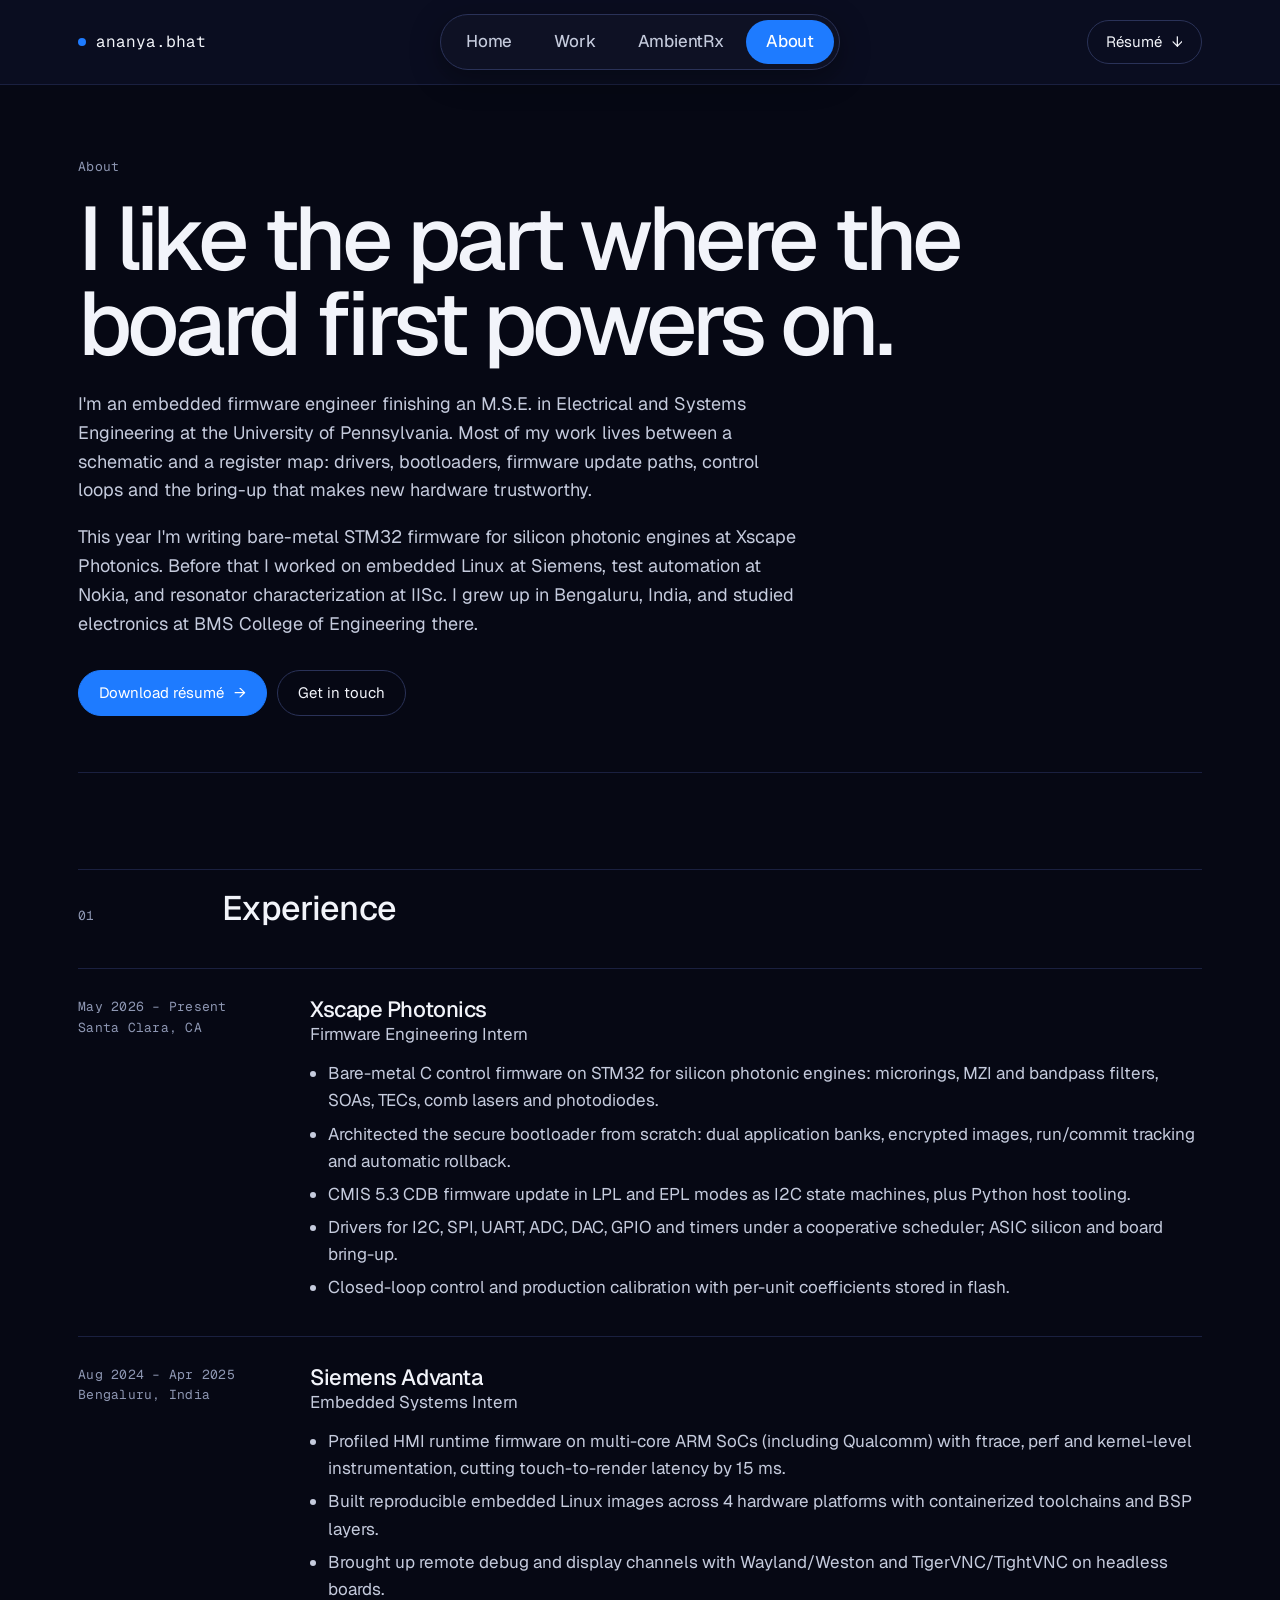
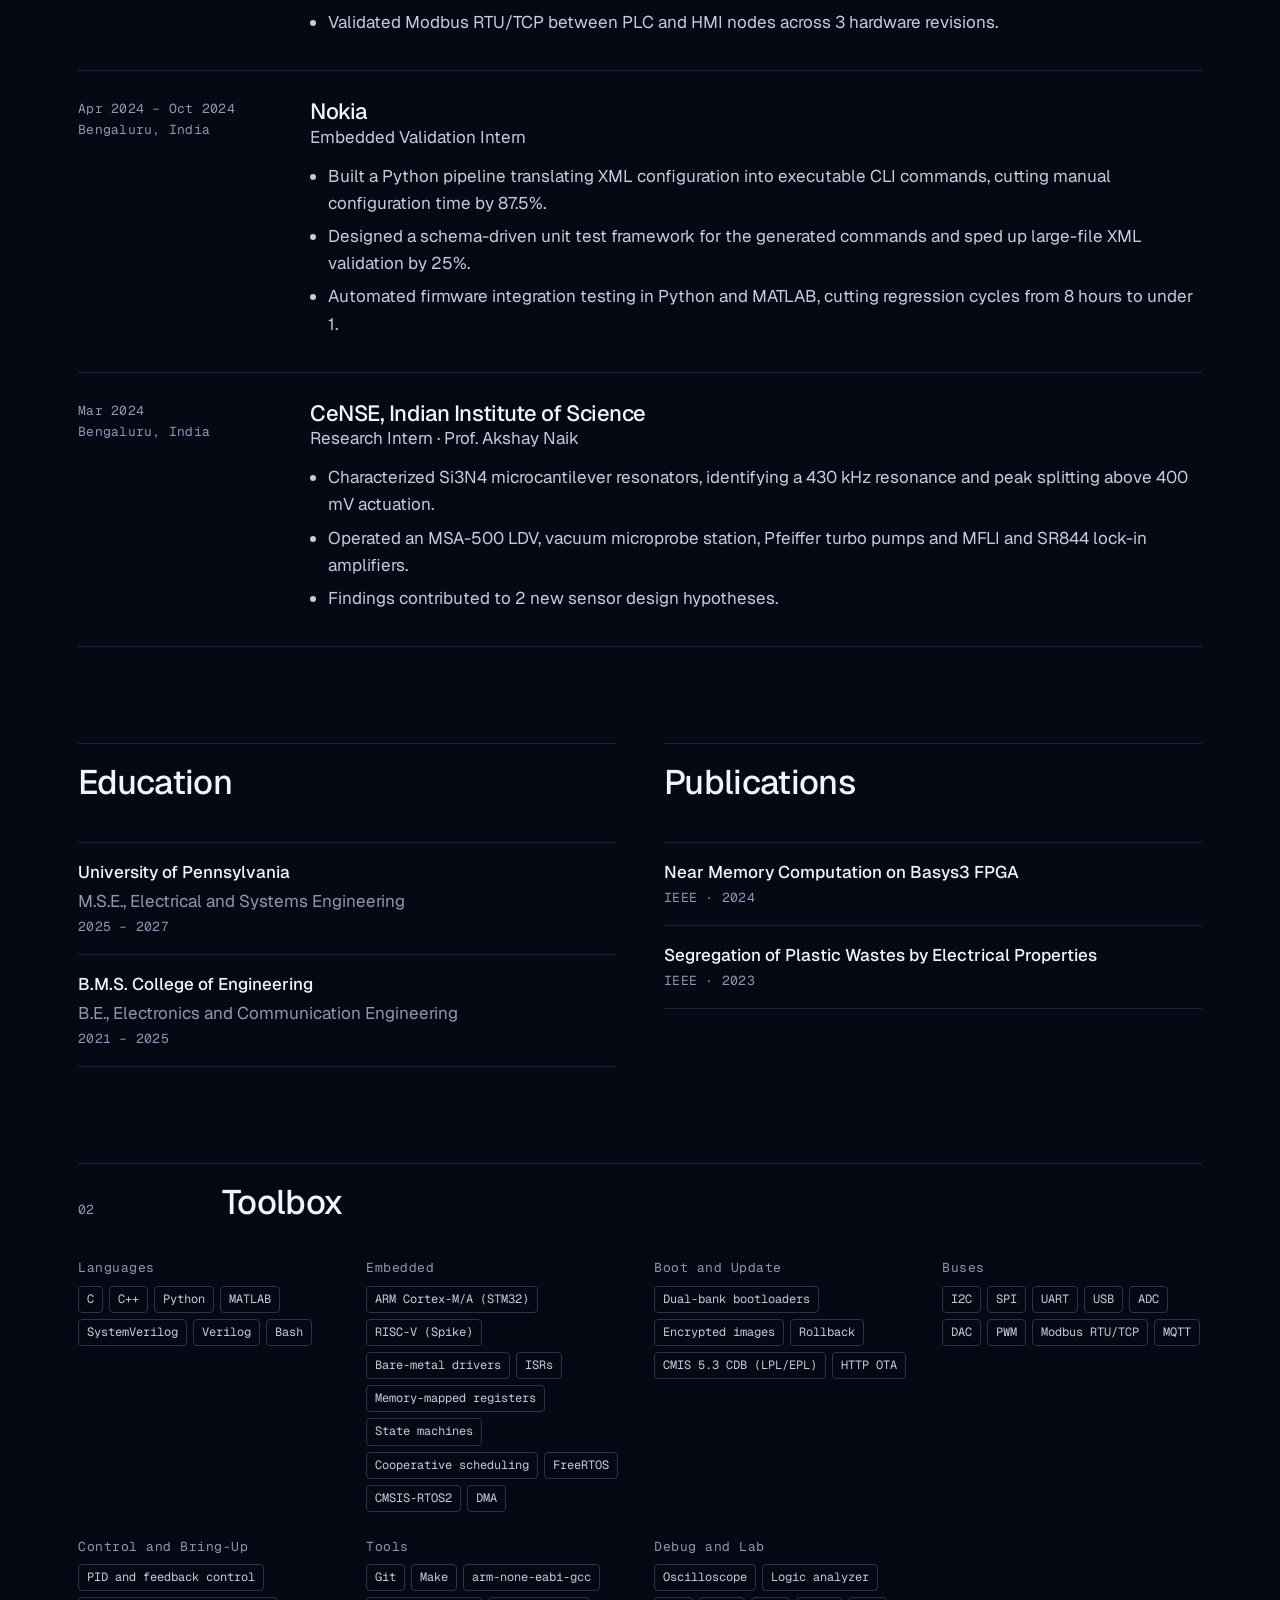
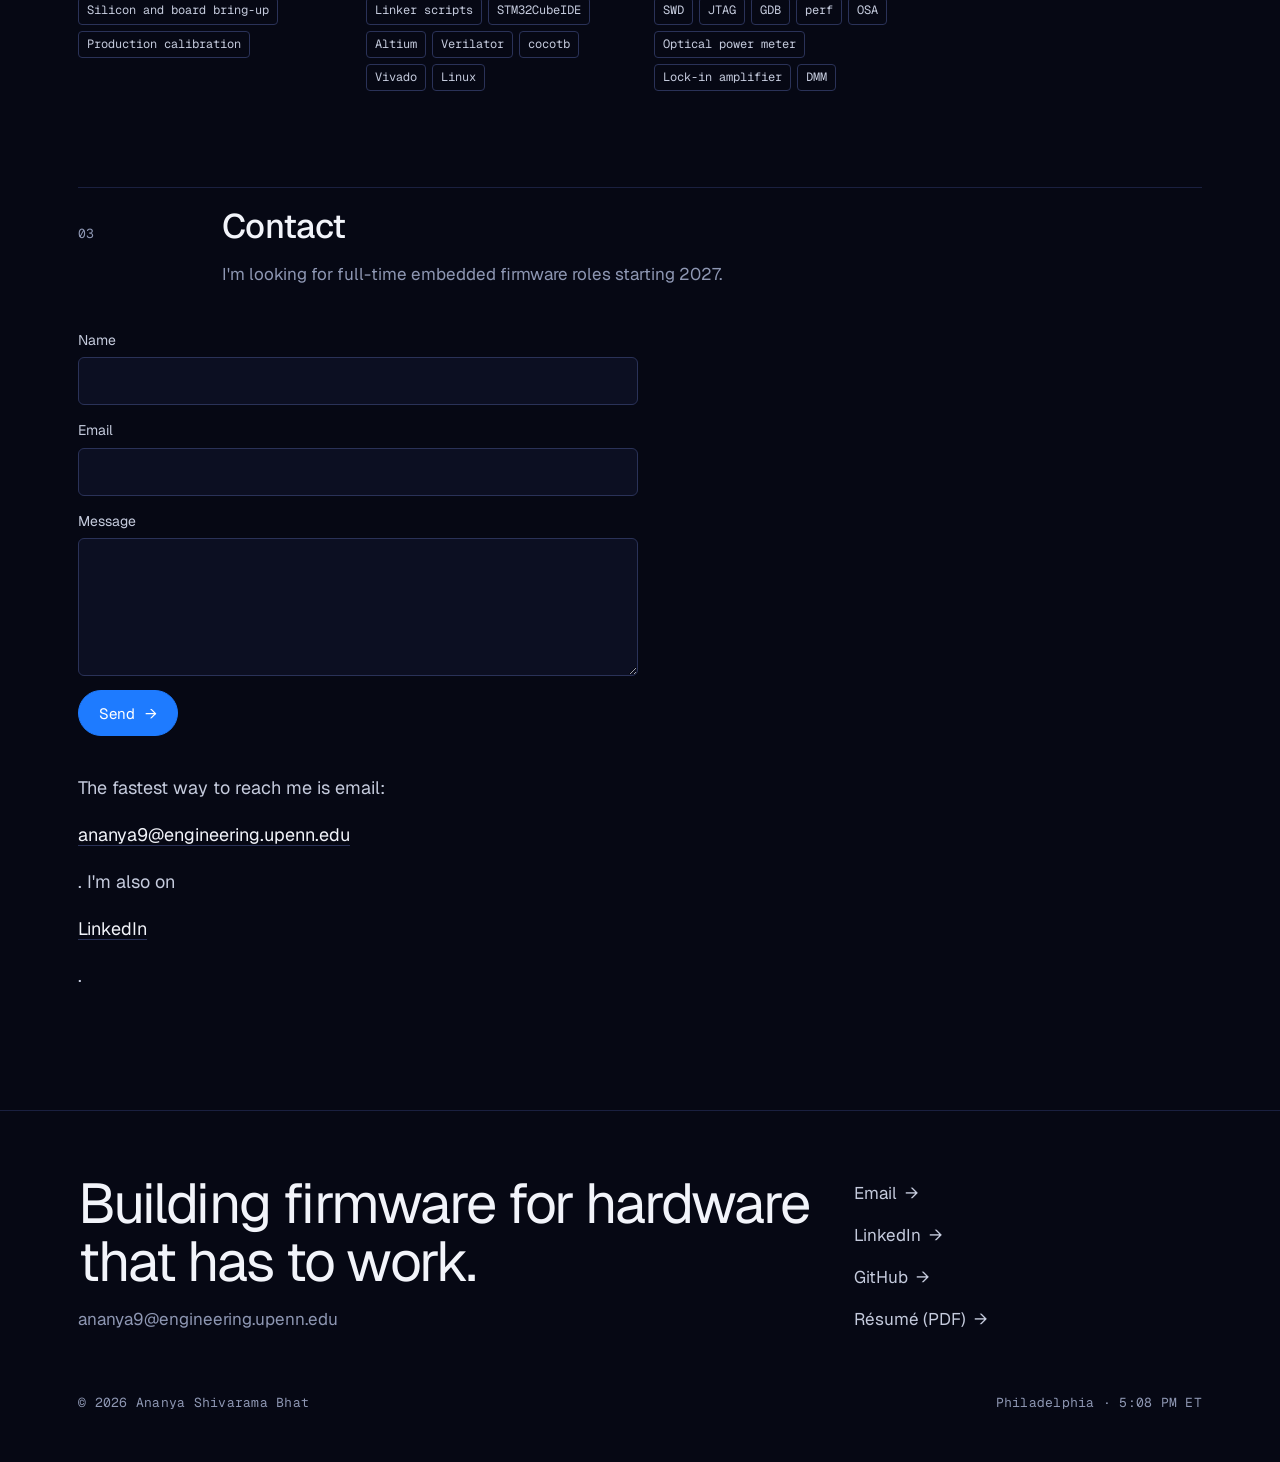
==== about.html @ 45c9f2a3 "Fix hometown on About page" ====
<!DOCTYPE html>
<html lang="en">
<head>
<meta charset="utf-8">
<meta name="viewport" content="width=device-width, initial-scale=1">
<title>About · Ananya Shivarama Bhat</title>
<meta name="description" content="Experience, education, publications and skills.">
<link rel="preconnect" href="https://fonts.googleapis.com">
<link rel="preconnect" href="https://fonts.gstatic.com" crossorigin>
<link href="https://fonts.googleapis.com/css2?family=Geist:wght@300;400;500;600&family=Geist+Mono:wght@400;500&display=swap" rel="stylesheet">
<link rel="stylesheet" href="assets-site.css">
</head>
<body data-page="about">
<a class="skip" href="#main">Skip to content</a>
<header id="site-header"></header>

<main id="main" class="wrap">
  <section class="cs-hero">
    <p class="mono mute">About</p>
    <h1 style="font-size: clamp(48px, 7vw, 96px); letter-spacing: -.05em; line-height: .95; margin: 18px 0 24px; max-width: 11em">I like the part where the board first powers on.</h1>
    <div class="prose" style="font-size: 18px">
      <p>I'm an embedded firmware engineer finishing an M.S.E. in Electrical and Systems Engineering at the University of Pennsylvania. Most of my work lives between a schematic and a register map: drivers, bootloaders, firmware update paths, control loops and the bring-up that makes new hardware trustworthy.</p>
      <p>This year I'm writing bare-metal STM32 firmware for silicon photonic engines at Xscape Photonics. Before that I worked on embedded Linux at Siemens, test automation at Nokia, and resonator characterization at IISc. I grew up in Bengaluru, India, and studied electronics at BMS College of Engineering there.</p>
    </div>
    <div class="links" style="margin-top: 32px">
      <a class="btn solid" href="resume.pdf">Download résumé <span class="arrow">→</span></a>
      <a class="btn" href="#contact">Get in touch</a>
    </div>
  </section>

  <section class="section" aria-labelledby="exp-h">
    <div class="sec-head"><span class="num">01</span><h2 id="exp-h">Experience</h2></div>
    <div class="timeline" id="jobs"></div>
  </section>

  <section class="section">
    <div class="two">
      <div>
        <div class="sec-head" style="grid-template-columns: 1fr"><h2>Education</h2></div>
        <ul class="list-plain" id="edu"></ul>
      </div>
      <div>
        <div class="sec-head" style="grid-template-columns: 1fr"><h2>Publications</h2></div>
        <ul class="list-plain" id="pubs"></ul>
      </div>
    </div>
  </section>

  <section class="section" aria-labelledby="sk-h">
    <div class="sec-head"><span class="num">02</span><h2 id="sk-h">Toolbox</h2></div>
    <div class="skills" id="skills"></div>
  </section>

  <section class="section" id="contact" aria-labelledby="ct-h">
    <div class="sec-head"><span class="num">03</span><h2 id="ct-h">Contact</h2><p class="sub">I'm looking for full-time embedded firmware roles starting 2027.</p></div>
    <form class="form" id="contact-form">
      <label>Name<input name="name" autocomplete="name" required></label>
      <label>Email<input name="email" type="email" autocomplete="email" required></label>
      <label>Message<textarea name="message" rows="5" required></textarea></label>
      <div><button class="btn solid" type="submit">Send <span class="arrow">→</span></button></div>
      <p class="form-msg" role="status"></p>
    </form>
    <p id="contact-fallback" hidden class="prose" style="font-size: 18px">The fastest way to reach me is email: <a href="mailto:ananya9@engineering.upenn.edu">ananya9@engineering.upenn.edu</a>. I'm also on <a href="https://linkedin.com/in/ananya473">LinkedIn</a>.</p>
  </section>
</main>

<footer id="site-footer"></footer>
<script src="assets-site.js" defer></script>
</body>
</html>
---- assets-site.css ----
:root{
  --bg:#060814;
  --bg-2:#0C0F22;
  --bg-3:#141936;
  --fg:#F2F4FA;
  --fg-2:#C5CBDD;
  --mute:#8E97B3;
  --line:#1A2040;
  --line-2:#2A3258;
  --accent:#1E7BFF;
  --ok:#7BD88F;
  --warn:#F2C14E;
  --bad:#FF7A7A;
  --sans:"Geist",ui-sans-serif,system-ui,-apple-system,"Segoe UI",sans-serif;
  --mono:"Geist Mono",ui-monospace,"SFMono-Regular",Menlo,monospace;
  --max:1180px;
}
*{box-sizing:border-box}
html{scroll-behavior:smooth;-webkit-text-size-adjust:100%}
body{margin:0;background:var(--bg);color:var(--fg);font-family:var(--sans);font-size:17px;line-height:1.6;-webkit-font-smoothing:antialiased}
img{max-width:100%;display:block}
a{color:var(--fg);text-decoration-color:var(--line-2);text-underline-offset:4px;text-decoration-thickness:1px;transition:color .2s,text-decoration-color .2s}
a:hover{color:var(--accent);text-decoration-color:var(--accent)}
:focus-visible{outline:2px solid var(--accent);outline-offset:3px}
::selection{background:var(--accent);color:#fff}
h1,h2,h3,h4{font-weight:500;letter-spacing:-.02em;line-height:1.1;margin:0}
p{margin:0}
.wrap{max-width:var(--max);margin:0 auto;padding:0 28px}
.mono{font-family:var(--mono);font-size:13px;letter-spacing:.02em}
.mute{color:var(--mute)}
.accent{color:var(--accent)}
.skip{position:absolute;left:-999px;top:8px;background:var(--fg);color:#000;padding:8px 12px;z-index:100}
.skip:focus{left:8px}

/* header */
.site-header{position:sticky;top:0;z-index:50;background:rgba(6,8,20,.82);backdrop-filter:saturate(1.2) blur(10px);-webkit-backdrop-filter:saturate(1.2) blur(10px);border-bottom:1px solid transparent;transition:border-color .3s}
.site-header.scrolled{border-bottom-color:var(--line)}
.site-header .wrap{display:flex;flex-wrap:wrap;align-items:center;justify-content:space-between;gap:12px 28px;min-height:76px}
.brand{font-family:var(--mono);font-size:16px;text-decoration:none;color:var(--fg);display:inline-flex;align-items:center;gap:10px;min-height:44px}
.brand .dot{width:8px;height:8px;border-radius:50%;background:var(--accent);box-shadow:0 0 0 0 rgba(30,123,255,.6);animation:ping 2.4s ease-out infinite}
@keyframes ping{0%{box-shadow:0 0 0 0 rgba(30,123,255,.55)}70%{box-shadow:0 0 0 8px rgba(30,123,255,0)}100%{box-shadow:0 0 0 0 rgba(30,123,255,0)}}
.nav{display:flex;flex-wrap:wrap;gap:4px 34px}
.nav a{font-size:18px;font-weight:450;letter-spacing:-.01em;color:var(--fg-2);text-decoration:none;display:inline-flex;align-items:center;min-height:44px;position:relative}
.nav a::after{content:"";position:absolute;left:0;right:0;bottom:8px;height:2px;background:var(--accent);transform:scaleX(0);transform-origin:left;transition:transform .3s ease}
.nav a:hover{color:var(--fg)}
.nav a:hover::after,.nav a[aria-current="page"]::after{transform:scaleX(1)}
.nav a[aria-current="page"]{color:var(--fg)}

/* footer */
.site-footer{border-top:1px solid var(--line);margin-top:120px;padding:64px 0 48px}
.footer-grid{display:grid;grid-template-columns:repeat(auto-fit,minmax(240px,1fr));gap:40px}
.footer-big{font-size:clamp(34px,5vw,56px);letter-spacing:-.035em;line-height:1.02}
.footer-links{display:flex;flex-direction:column;gap:6px}
.footer-links a{display:inline-flex;align-items:center;gap:8px;min-height:36px;text-decoration:none;color:var(--fg-2)}
.footer-links a:hover{color:var(--accent)}
.footer-base{margin-top:56px;display:flex;flex-wrap:wrap;justify-content:space-between;gap:12px;color:var(--mute)}

/* generic sections */
.section{padding:96px 0 0}
.sec-head{display:grid;grid-template-columns:120px 1fr;gap:16px 24px;align-items:baseline;margin-bottom:40px;border-top:1px solid var(--line);padding-top:20px}
.sec-head .num{font-family:var(--mono);font-size:13px;color:var(--mute)}
.sec-head h2{font-size:clamp(26px,3vw,34px)}
.sec-head .sub{grid-column:2;color:var(--mute);max-width:640px}
@media (max-width:640px){.sec-head{grid-template-columns:1fr}.sec-head .sub{grid-column:1}}

/* reveal */
.reveal{opacity:0;transform:translateY(14px);transition:opacity .8s ease,transform .8s cubic-bezier(.2,.7,.2,1)}
.reveal.in{opacity:1;transform:none}

/* buttons */
.btn{display:inline-flex;align-items:center;gap:10px;min-height:46px;padding:0 20px;border:1px solid var(--line-2);color:var(--fg);text-decoration:none;font-size:15px;border-radius:999px;background:transparent;cursor:pointer;font-family:inherit;transition:border-color .2s,background .2s,color .2s}
.btn:hover{border-color:var(--fg);color:var(--fg)}
.btn.solid{background:var(--accent);color:#fff;border-color:var(--accent)}
.btn.solid:hover{background:#3D8FFF;border-color:#3D8FFF;color:#fff}
.arrow{display:inline-block;transition:transform .25s ease}
a:hover .arrow,.btn:hover .arrow{transform:translateX(4px)}

/* home hero */
.hero{position:relative;min-height:calc(100vh - 76px);min-height:calc(100svh - 76px);display:flex;align-items:flex-end;overflow:hidden;border-bottom:1px solid var(--line)}
.hero-photo{position:absolute;right:0;top:0;bottom:0;width:min(58%,820px);background:#060606}
.hero-photo img{width:100%;height:100%;object-fit:cover;object-position:50% 18%;opacity:0;transform:scale(1.04);transition:opacity 1.6s ease,transform 2.4s cubic-bezier(.2,.7,.2,1)}
.hero-photo.loaded img{opacity:1;transform:none}
.hero-photo::after{content:"";position:absolute;inset:0;background:linear-gradient(90deg,var(--bg) 0%,rgba(6,8,20,.55) 26%,rgba(6,8,20,0) 55%),linear-gradient(0deg,var(--bg) 0%,rgba(6,8,20,0) 35%)}
.hero-inner{position:relative;width:100%;padding:0 28px 72px;max-width:var(--max);margin:0 auto}
.hero-status{display:inline-flex;align-items:center;gap:10px;padding:6px 12px;border:1px solid var(--line-2);border-radius:999px;color:var(--fg-2);background:rgba(6,8,20,.6)}
.hero-status i{width:7px;height:7px;border-radius:50%;background:var(--ok);display:inline-block}
.hero h1{font-size:clamp(44px,6.6vw,96px);letter-spacing:-.055em;line-height:.92;margin:28px 0 28px;max-width:9.5em}
.hero h1 .line{display:block;overflow:hidden}
.hero h1 .line span{display:inline-block;transform:translateY(105%);animation:rise 1s cubic-bezier(.2,.75,.2,1) forwards}
.hero h1 .line:nth-child(2) span{animation-delay:.12s}
@keyframes rise{to{transform:none}}
.hero-lede{font-size:clamp(18px,1.8vw,21px);color:var(--fg-2);max-width:34em;line-height:1.5}
.hero-actions{display:flex;flex-wrap:wrap;gap:12px;margin-top:32px}
.scope{display:block;width:min(520px,100%);height:56px;margin-top:40px}
.scope path.trace{fill:none;stroke:var(--accent);stroke-width:1.5;stroke-dasharray:1;stroke-dashoffset:1;animation:draw 3.2s ease-in-out .6s forwards}
.scope path.grid{fill:none;stroke:var(--line);stroke-width:1}
.scope text{font-family:var(--mono);font-size:10px;fill:var(--mute)}
@keyframes draw{to{stroke-dashoffset:0}}
@media (max-width:820px){.hero-photo{width:100%;opacity:.5}.hero-photo::after{background:linear-gradient(0deg,var(--bg) 8%,rgba(6,8,20,.35) 70%)}}

/* stats */
.stats{display:grid;grid-template-columns:repeat(auto-fit,minmax(200px,1fr));border-bottom:1px solid var(--line)}
.stat{padding:28px 28px 30px;border-right:1px solid var(--line)}
.stat:last-child{border-right:0}
.stat b{display:block;font-weight:500;font-size:clamp(26px,2.6vw,34px);letter-spacing:-.03em}
.stat span{color:var(--mute);font-size:15px}
@media (max-width:640px){.stat{border-right:0;border-bottom:1px solid var(--line)}}

/* work index rows */
.index{border-top:1px solid var(--line)}
.row{border-bottom:1px solid var(--line)}
.row summary,.row > a.row-link{list-style:none;display:grid;grid-template-columns:56px minmax(0,1.4fr) minmax(0,1.2fr) 180px 28px;gap:16px;align-items:center;padding:22px 4px;cursor:pointer;text-decoration:none;color:var(--fg);min-height:44px;transition:background .25s,padding .25s}
.row summary::-webkit-details-marker{display:none}
.row summary:hover,.row > a.row-link:hover{background:var(--bg-2);padding-left:14px;color:var(--fg)}
.row .n{font-family:var(--mono);font-size:13px;color:var(--mute)}
.row .t{font-size:clamp(19px,2vw,24px);letter-spacing:-.02em}
.row .c{color:var(--mute);font-size:15px}
.row .y{font-family:var(--mono);font-size:13px;color:var(--mute);text-align:right}
.row .i{font-family:var(--mono);color:var(--mute);text-align:right;transition:transform .3s,color .2s}
.row[open] .i{transform:rotate(45deg);color:var(--accent)}
.row > a.row-link:hover .i{color:var(--accent);transform:translateX(4px)}
.row .body{display:grid;grid-template-columns:56px 1fr;gap:16px;padding:0 4px 28px}
.row .body > div{grid-column:2;max-width:760px;display:flex;flex-direction:column;gap:14px;color:var(--fg-2)}
.row ul{margin:0;padding-left:18px}
.row li{margin:4px 0}
.tags{display:flex;flex-wrap:wrap;gap:6px}
.tag{font-family:var(--mono);font-size:12px;color:var(--fg-2);border:1px solid var(--line-2);padding:3px 8px;border-radius:4px}
.badge{font-family:var(--mono);font-size:11px;color:#fff;background:var(--accent);padding:2px 7px;border-radius:3px;margin-left:10px;vertical-align:middle;letter-spacing:.04em}
@media (max-width:760px){.row summary,.row > a.row-link{grid-template-columns:36px 1fr 24px}.row .c,.row .y{display:none}.row .body{grid-template-columns:36px 1fr}}

.filters{display:flex;flex-wrap:wrap;gap:8px;margin-bottom:28px}
.filter{font-family:var(--mono);font-size:13px;min-height:40px;padding:0 14px;border:1px solid var(--line-2);border-radius:999px;background:transparent;color:var(--fg-2);cursor:pointer;transition:all .2s}
.filter:hover{border-color:var(--fg);color:var(--fg)}
.filter[aria-pressed="true"]{background:var(--accent);color:#fff;border-color:var(--accent)}
.count{font-family:var(--mono);font-size:13px;color:var(--mute);margin-left:auto;align-self:center}

/* feature card (home) */
.feature{display:grid;grid-template-columns:repeat(auto-fit,minmax(320px,1fr));gap:0;border:1px solid var(--line);text-decoration:none;color:var(--fg);transition:border-color .3s}
.feature:hover{border-color:var(--line-2);color:var(--fg)}
.feature-vis{background:var(--bg-2);min-height:340px;position:relative;overflow:hidden;border-right:1px solid var(--line)}
.feature-body{padding:36px;display:flex;flex-direction:column;gap:18px;justify-content:space-between}
.feature-body h3{font-size:clamp(30px,3.6vw,44px);letter-spacing:-.04em}

/* github */
.gh-grid{display:grid;grid-template-columns:repeat(auto-fit,minmax(260px,1fr));padding:1px 0 0 1px}
.gh{border:1px solid var(--line);margin:-1px 0 0 -1px;background:var(--bg);padding:22px;display:flex;flex-direction:column;gap:10px;text-decoration:none;color:var(--fg);min-height:150px;transition:background .25s}
.gh:hover{background:var(--bg-2);color:var(--fg)}
.gh .meta{display:flex;gap:14px;margin-top:auto;color:var(--mute)}
.gh .lang::before{content:"";display:inline-block;width:8px;height:8px;border-radius:50%;background:var(--accent);margin-right:6px}
.skeleton{background:linear-gradient(90deg,var(--bg-2),var(--bg-3),var(--bg-2));background-size:200% 100%;animation:shim 1.4s linear infinite;min-height:150px}
@keyframes shim{to{background-position:-200% 0}}
.notice{border:1px dashed var(--line-2);padding:20px;color:var(--mute)}

/* about */
.timeline{border-top:1px solid var(--line)}
.job{display:grid;grid-template-columns:200px 1fr;gap:12px 32px;padding:28px 0;border-bottom:1px solid var(--line)}
.job h3{font-size:22px}
.job .role{color:var(--fg-2)}
.job ul{margin:12px 0 0;padding-left:18px;color:var(--fg-2)}
.job li{margin:6px 0}
@media (max-width:700px){.job{grid-template-columns:1fr}}
.two{display:grid;grid-template-columns:repeat(auto-fit,minmax(300px,1fr));gap:48px}
.list-plain{list-style:none;margin:0;padding:0;border-top:1px solid var(--line)}
.list-plain li{padding:16px 0;border-bottom:1px solid var(--line);display:flex;flex-direction:column;gap:2px}
.skills{display:grid;grid-template-columns:repeat(auto-fit,minmax(260px,1fr));gap:28px}
.skills h3{font-family:var(--mono);font-size:13px;color:var(--mute);font-weight:400;margin-bottom:10px;letter-spacing:.04em}

/* form */
.form{display:grid;gap:14px;max-width:560px}
.form label{display:flex;flex-direction:column;gap:6px;font-size:14px;color:var(--fg-2)}
.form input,.form textarea{font:inherit;color:var(--fg);background:var(--bg-2);border:1px solid var(--line-2);border-radius:6px;padding:12px 14px;min-height:46px}
.form input:focus,.form textarea:focus{outline:none;border-color:var(--accent)}
.form-msg{min-height:24px;color:var(--fg-2)}

/* case study */
.cs-hero{padding:72px 0 56px;border-bottom:1px solid var(--line)}
.crumb{display:inline-flex;align-items:center;gap:8px;color:var(--mute);text-decoration:none;min-height:44px}
.cs-hero h1{font-size:clamp(56px,10vw,148px);letter-spacing:-.06em;line-height:.9;margin:20px 0 24px}
.cs-hero .lede{font-size:clamp(19px,2vw,24px);color:var(--fg-2);max-width:30em;line-height:1.45}
.cs-meta{display:grid;grid-template-columns:repeat(auto-fit,minmax(180px,1fr));gap:20px 28px;margin-top:48px;padding-top:24px;border-top:1px solid var(--line)}
.cs-meta div{display:flex;flex-direction:column;gap:4px}
.cs-meta dt,.cs-meta .k{font-family:var(--mono);font-size:12px;color:var(--mute);letter-spacing:.04em}
.cs-layout{display:grid;grid-template-columns:220px minmax(0,1fr);gap:56px;align-items:start}
.toc{position:sticky;top:96px;display:flex;flex-direction:column;gap:2px;padding-top:96px}
.toc a{font-family:var(--mono);font-size:13px;color:var(--mute);text-decoration:none;padding:6px 0 6px 12px;border-left:1px solid var(--line);transition:color .2s,border-color .2s}
.toc a:hover{color:var(--fg)}
.toc a.active{color:var(--fg);border-left-color:var(--accent)}
@media (max-width:960px){.cs-layout{grid-template-columns:minmax(0,1fr)}.toc{display:none}}
.prose{max-width:720px;display:flex;flex-direction:column;gap:18px;color:var(--fg-2)}
.prose strong{color:var(--fg);font-weight:500}
.spec{width:100%;border-collapse:collapse;font-size:15px}
.spec th,.spec td{text-align:left;padding:12px 14px 12px 0;border-bottom:1px solid var(--line);vertical-align:top}
.spec th{font-family:var(--mono);font-size:12px;color:var(--mute);font-weight:400;letter-spacing:.04em;width:180px}
.table-scroll{overflow-x:auto;border-top:1px solid var(--line)}
.diagram{border:1px solid var(--line);background:var(--bg-2);padding:20px;overflow-x:auto}
.diagram svg{min-width:860px;width:100%;height:auto;display:block}
.diagram .box{fill:var(--bg);stroke:var(--line-2)}
.diagram .box.key{stroke:var(--accent)}
.diagram text{font-family:var(--mono);font-size:12px;fill:var(--fg-2)}
.diagram text.h{font-family:var(--sans);font-size:14px;fill:var(--fg)}
.diagram text.s{font-size:10.5px;fill:var(--mute)}
.diagram .wire{fill:none;stroke:var(--line-2);stroke-width:1.5}
.diagram .sig{fill:none;stroke:var(--accent);stroke-width:2;stroke-dasharray:.05 .95;animation:sig 3s linear infinite}
.diagram .sig.b{animation-delay:-1s}.diagram .sig.c{animation-delay:-2s}
.diagram .grp{fill:none;stroke:var(--line);stroke-dasharray:4 4}
@keyframes sig{from{stroke-dashoffset:0}to{stroke-dashoffset:-1}}
figcaption{font-family:var(--mono);font-size:12px;color:var(--mute);margin-top:10px}

.stack{display:flex;flex-direction:column;border:1px solid var(--line);max-width:520px}
.layer{display:grid;grid-template-columns:52px 1fr auto;gap:14px;align-items:center;padding:14px 16px;border-bottom:1px solid var(--line);transition:background .25s}
.layer:last-child{border-bottom:0}
.layer:hover{background:var(--bg-2)}
.layer .sw{height:10px;border-radius:2px}
.layer span:last-child{font-family:var(--mono);font-size:12px;color:var(--mute)}

.chart{border:1px solid var(--line);padding:20px;background:var(--bg-2)}
.chart svg{width:100%;height:auto;display:block}
.chart .ax{stroke:var(--line-2)}
.chart .gl{stroke:var(--line);stroke-dasharray:2 4}
.chart .band{fill:rgba(30,123,255,.07)}
.chart .ln{fill:none;stroke:var(--accent);stroke-width:2;stroke-dasharray:1;stroke-dashoffset:1;transition:stroke-dashoffset 1.6s ease}
.chart.in .ln{stroke-dashoffset:0}
.chart circle{fill:var(--bg);stroke:var(--accent);stroke-width:2}
.chart text{font-family:var(--mono);font-size:11px;fill:var(--mute)}
.chart text.v{fill:var(--fg)}

.tasks{display:grid;grid-template-columns:repeat(auto-fit,minmax(200px,1fr));padding:1px 0 0 1px}
.task{border:1px solid var(--line);margin:-1px 0 0 -1px;padding:20px;display:flex;flex-direction:column;gap:8px}
.task h4{font-family:var(--mono);font-size:14px;font-weight:500;color:var(--fg)}
.task p{font-size:14.5px;color:var(--mute);line-height:1.5}

.pipeline{display:flex;flex-wrap:wrap;gap:8px;align-items:center}
.pipeline .step{font-family:var(--mono);font-size:13px;padding:10px 12px;border:1px solid var(--line-2);border-radius:6px;color:var(--fg-2);transition:all .35s}
.pipeline .step.on{border-color:var(--accent);color:var(--fg);background:rgba(30,123,255,.08)}
.pipeline .sep{color:var(--mute);font-family:var(--mono)}

.bugs{border-top:1px solid var(--line)}
.bug{border-bottom:1px solid var(--line)}
.bug summary{list-style:none;cursor:pointer;display:grid;grid-template-columns:56px 1fr auto 24px;gap:14px;align-items:center;padding:20px 4px;min-height:44px;transition:background .2s}
.bug summary::-webkit-details-marker{display:none}
.bug summary:hover{background:var(--bg-2)}
.bug .id{font-family:var(--mono);font-size:13px;color:var(--mute)}
.bug .ttl{font-size:19px;letter-spacing:-.01em}
.bug .area{font-family:var(--mono);font-size:12px;color:var(--mute)}
.bug .i{font-family:var(--mono);color:var(--mute);transition:transform .3s}
.bug[open] .i{transform:rotate(45deg);color:var(--accent)}
.bug .bd{display:grid;grid-template-columns:56px 1fr;gap:14px;padding:0 4px 24px}
.bug dl{grid-column:2;margin:0;display:grid;grid-template-columns:110px 1fr;gap:8px 18px;color:var(--fg-2);max-width:760px}
.bug dt{font-family:var(--mono);font-size:12px;color:var(--mute);padding-top:3px}
.bug dd{margin:0}
@media (max-width:640px){.bug summary{grid-template-columns:40px 1fr 24px}.bug .area{display:none}.bug .bd{grid-template-columns:1fr}.bug dl{grid-column:1;grid-template-columns:1fr}}

.score{display:flex;height:10px;border-radius:2px;overflow:hidden;background:var(--bg-3);margin:14px 0 10px}
.score span{display:block;height:100%;width:0;transition:width 1.4s cubic-bezier(.2,.7,.2,1)}
.legend{display:flex;flex-wrap:wrap;gap:18px;color:var(--mute);font-size:14px}
.legend i{display:inline-block;width:10px;height:10px;border-radius:2px;margin-right:6px;vertical-align:-1px}
.req{width:100%;border-collapse:collapse;font-size:14.5px;min-width:720px}
.req th,.req td{text-align:left;padding:12px 12px 12px 0;border-bottom:1px solid var(--line);vertical-align:top}
.req th{font-family:var(--mono);font-size:12px;color:var(--mute);font-weight:400}
.req td:first-child{font-family:var(--mono);font-size:13px;white-space:nowrap}
.req td.d{color:var(--fg-2);width:46%}
.req td.n{color:var(--mute)}
.st{font-family:var(--mono);font-size:12px;white-space:nowrap}
.st.met{color:var(--ok)}.st.partial{color:var(--warn)}.st.not{color:var(--bad)}

.figs{display:grid;grid-template-columns:repeat(auto-fit,minmax(260px,1fr));gap:20px}
.fig{margin:0}
.fig .ph{aspect-ratio:4/3;border:1px dashed var(--line-2);background:var(--bg-2);display:flex;align-items:center;justify-content:center;text-align:center;padding:16px;color:var(--mute);font-family:var(--mono);font-size:12px}
.fig img{aspect-ratio:4/3;object-fit:cover;width:100%;border:1px solid var(--line)}

.next{display:grid;grid-template-columns:repeat(auto-fit,minmax(260px,1fr));padding:1px 0 0 1px}
.next div{border:1px solid var(--line);margin:-1px 0 0 -1px;padding:22px;display:flex;flex-direction:column;gap:8px}
.next h4{font-size:17px}
.next p{color:var(--mute);font-size:15px}

.links{display:flex;flex-wrap:wrap;gap:10px}

@media (prefers-reduced-motion:reduce){
  *,*::before,*::after{animation:none !important;transition:none !important}
  .reveal{opacity:1;transform:none}
  .hero h1 .line span{transform:none}
  .hero-photo img{opacity:1;transform:none}
  .scope path.trace,.chart .ln{stroke-dashoffset:0}
}

main{overflow-x:clip}
@media (max-width:640px){.spec th{width:92px}}

/* media */
.media{display:grid;grid-template-columns:repeat(auto-fit,minmax(min(100%,300px),1fr));gap:20px}
.media.four{grid-template-columns:repeat(auto-fit,minmax(min(100%,180px),1fr))}
.shot{margin:0;display:flex;flex-direction:column}
.shot.wide{grid-column:1/-1}
.zoom{display:block;width:100%;padding:0;border:1px solid var(--line);background:var(--bg-2);cursor:zoom-in;overflow:hidden;border-radius:2px}
.zoom img{width:100%;height:auto;transition:transform .6s cubic-bezier(.2,.7,.2,1),filter .4s}
.shot.tall .zoom img{aspect-ratio:3/4;object-fit:cover}
.shot.light .zoom{background:#fff;padding:10px}
.zoom:hover img{transform:scale(1.025)}
.shot:not(.light) .zoom img{filter:saturate(.92)}
.shot:not(.light) .zoom:hover img{filter:none}
.lightbox{max-width:min(1400px,94vw);max-height:92vh;padding:0;border:1px solid var(--line-2);background:var(--bg);color:var(--fg)}
.lightbox::backdrop{background:rgba(0,0,0,.86)}
.lightbox img{max-width:100%;max-height:82vh;width:auto;margin:0 auto;background:#fff}
.lightbox p{padding:12px 16px;color:var(--mute)}
.lb-close{position:absolute;top:8px;right:8px;width:44px;height:44px;border-radius:50%;border:1px solid var(--line-2);background:rgba(6,8,20,.8);color:var(--fg);font-size:22px;cursor:pointer}
.sub-h{font-family:var(--mono);font-size:13px;color:var(--mute);margin:56px 0 14px;letter-spacing:.02em}

.gh-profile{grid-column:1/-1;flex-direction:row;align-items:center;justify-content:space-between;flex-wrap:wrap;gap:16px;min-height:120px}
.gh-profile .big{font-size:clamp(22px,2.6vw,30px);letter-spacing:-.02em}
@media (max-width:640px){.nav{gap:4px 20px}.nav a{font-size:16px}}

/* project detail */
.proj-vis{border:1px solid var(--line);background:var(--bg-2);padding:28px}
.proj-vis svg{width:100%;height:auto;display:block;max-height:340px}
.pv-draw{stroke-dasharray:1;stroke-dashoffset:1;animation:draw 2.4s ease-in-out .3s forwards}
.pv-loop{stroke-dasharray:.08 .92;animation:sig 3.2s linear infinite}
.pv-ja{animation:pvj 5s steps(1) infinite}.pv-jb{opacity:0;animation:pvj 5s steps(1) -2.5s infinite}
.pv-a{animation:pvs 5s steps(1) infinite}.pv-b{animation:pvs 5s steps(1) -2.5s infinite;stroke:#2A3258}
@keyframes pvj{0%{opacity:1}50%{opacity:0}}
@keyframes pvs{0%{stroke:#1E7BFF}50%{stroke:#2A3258}}
.built{list-style:none;margin:0;padding:0;border-top:1px solid var(--line);max-width:900px}
.built li{display:grid;grid-template-columns:56px 1fr;gap:16px;padding:22px 0;border-bottom:1px solid var(--line);font-size:clamp(18px,1.8vw,21px);line-height:1.5;color:var(--fg)}
.pager{display:grid;grid-template-columns:1fr 1fr;gap:16px;border-top:1px solid var(--line);margin-top:96px;padding-top:24px}
.pager a{display:flex;flex-direction:column;gap:6px;text-decoration:none;min-height:44px;font-size:20px;letter-spacing:-.01em}

/* centered pill nav */
.site-header .wrap{display:grid;grid-template-columns:1fr auto 1fr;align-items:center;gap:12px 20px;min-height:84px}
.site-header .brand{justify-self:start}
.nav-cta{justify-self:end;min-height:44px;padding:0 18px;font-size:15px}
.nav{gap:2px;padding:5px;border:1px solid var(--line-2);border-radius:999px;background:rgba(16,19,38,.78);box-shadow:0 8px 30px rgba(0,0,0,.35)}
.nav a{font-size:17px;padding:0 20px;border-radius:999px;min-height:44px;transition:background .25s,color .25s}
.nav a::after{display:none}
.nav a:hover{background:var(--bg-3);color:var(--fg)}
.nav a[aria-current="page"]{background:var(--accent);color:#fff}
.site-header.scrolled{border-bottom-color:transparent}
.site-header{background:rgba(12,15,34,.9);border-bottom:1px solid var(--line)}
@media (max-width:820px){
  .site-header .wrap{grid-template-columns:1fr auto;min-height:64px;padding-top:10px;padding-bottom:10px}
  .site-header .nav{grid-column:1/-1;grid-row:2;justify-self:stretch;justify-content:space-between;overflow-x:auto}
  .nav a{padding:0 12px;font-size:15px}
}
.hero{min-height:calc(100vh - 84px);min-height:calc(100svh - 84px)}
.hl-toc{display:flex;flex-wrap:wrap;gap:8px;margin-top:36px}
.hl-toc a{font-family:var(--mono);font-size:13px;text-decoration:none;color:var(--fg-2);border:1px solid var(--line-2);border-radius:999px;padding:0 14px;min-height:40px;display:inline-flex;align-items:center}
.hl-toc a:hover{border-color:var(--fg);color:var(--fg)}
.hl{scroll-margin-top:100px}

.hero-photo{background:#04050D}
.btn:not(.solid):hover{border-color:var(--accent);color:var(--fg)}

.shot.narrow{max-width:340px}

.pv-grow{transform-box:fill-box;transform-origin:left center;transform:scaleX(0);animation:pvgrow 1.1s cubic-bezier(.2,.7,.2,1) forwards}
@keyframes pvgrow{to{transform:none}}
.pv-pop{opacity:0;animation:pvpop .5s ease forwards}
@keyframes pvpop{to{opacity:1}}
.pv-frame{animation:pvframe 3.2s ease-in-out infinite alternate}
@keyframes pvframe{from{transform:translateX(150px)}to{transform:translateX(340px)}}
@media (prefers-reduced-motion:reduce){.pv-grow{transform:none}.pv-pop{opacity:1}}
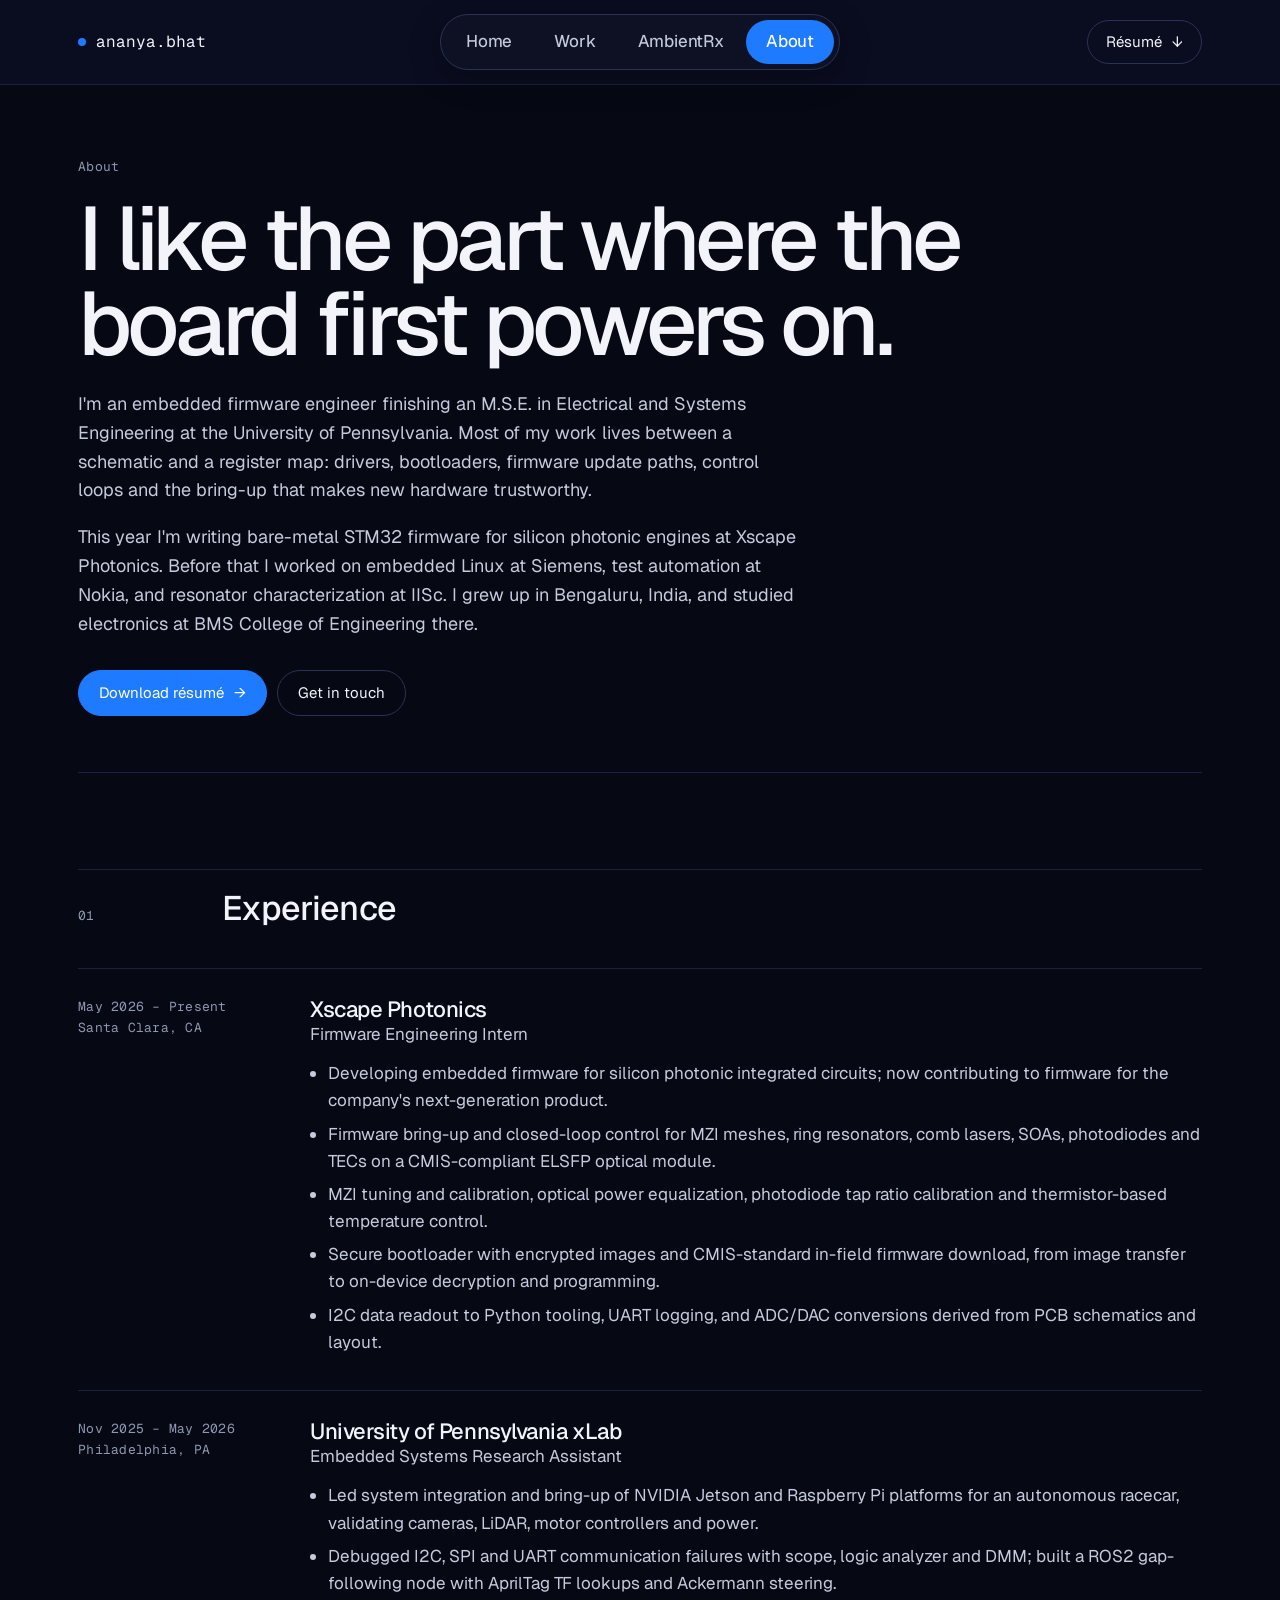
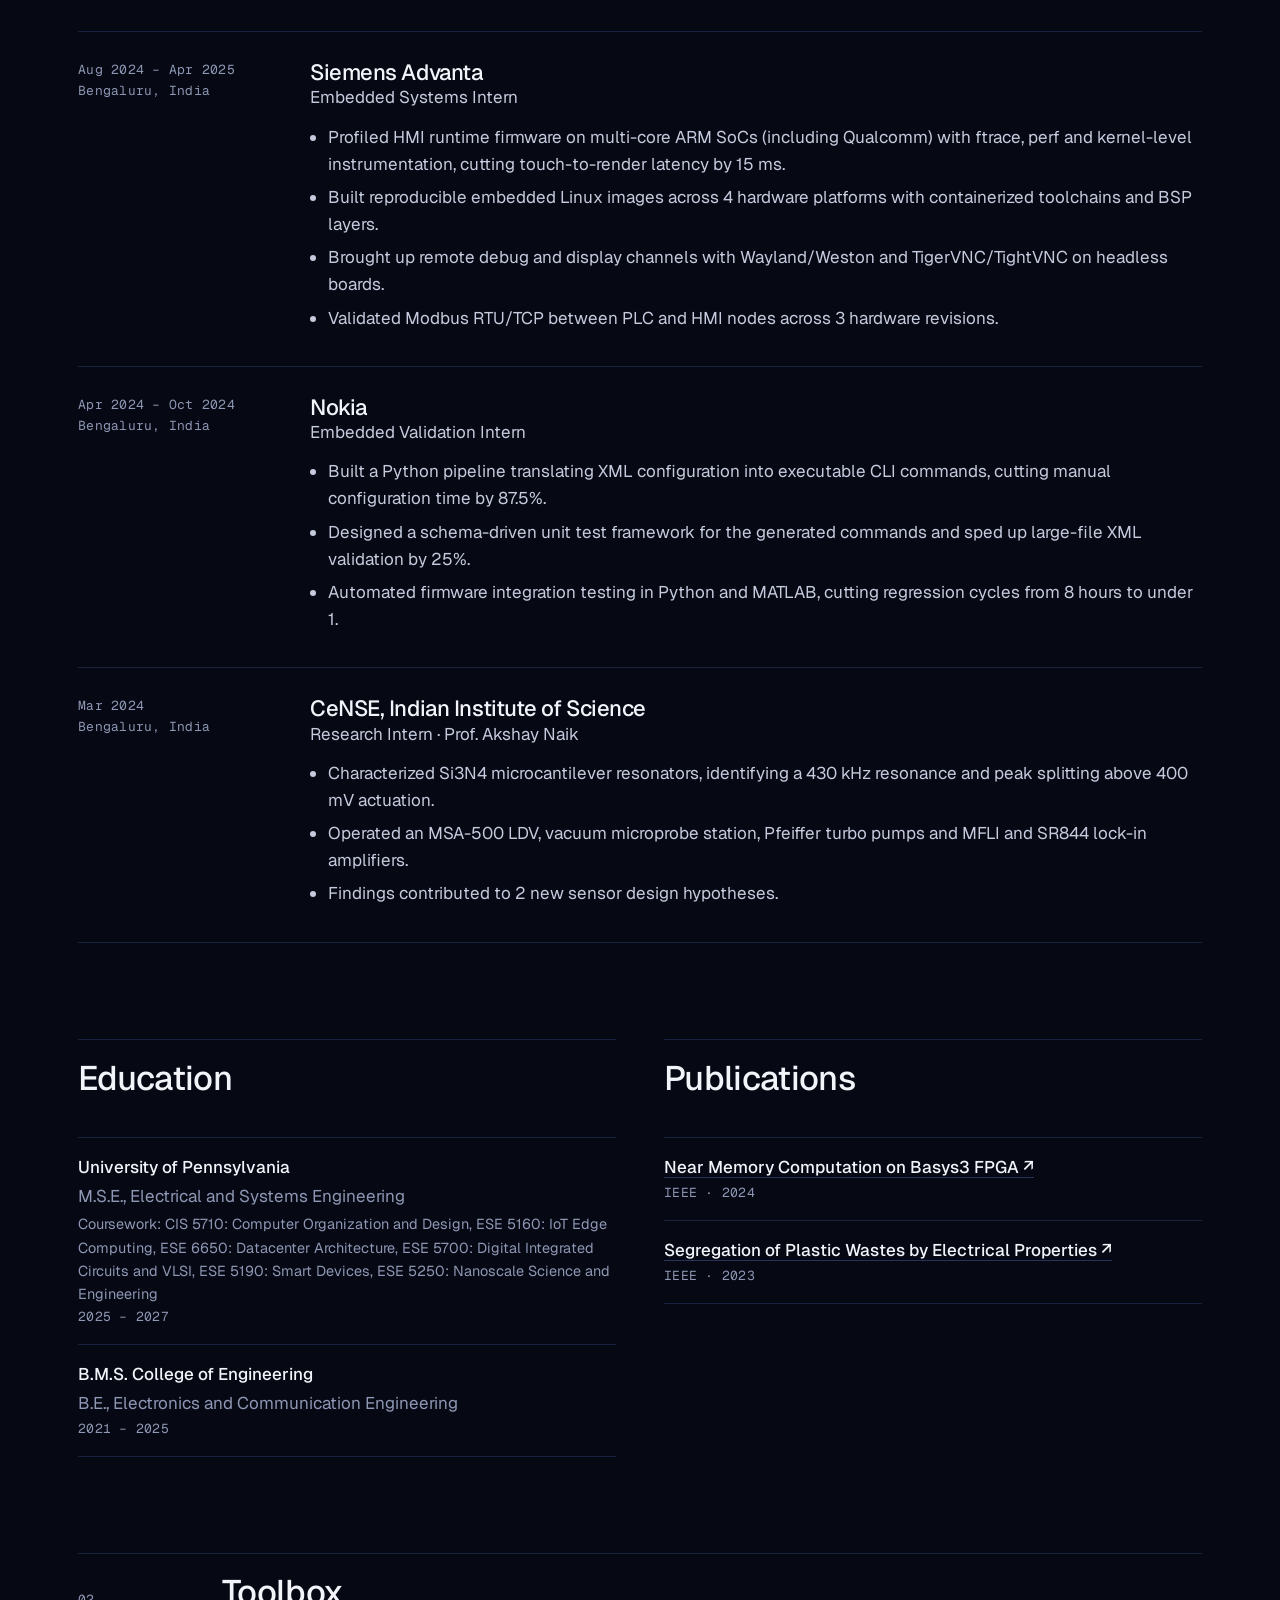
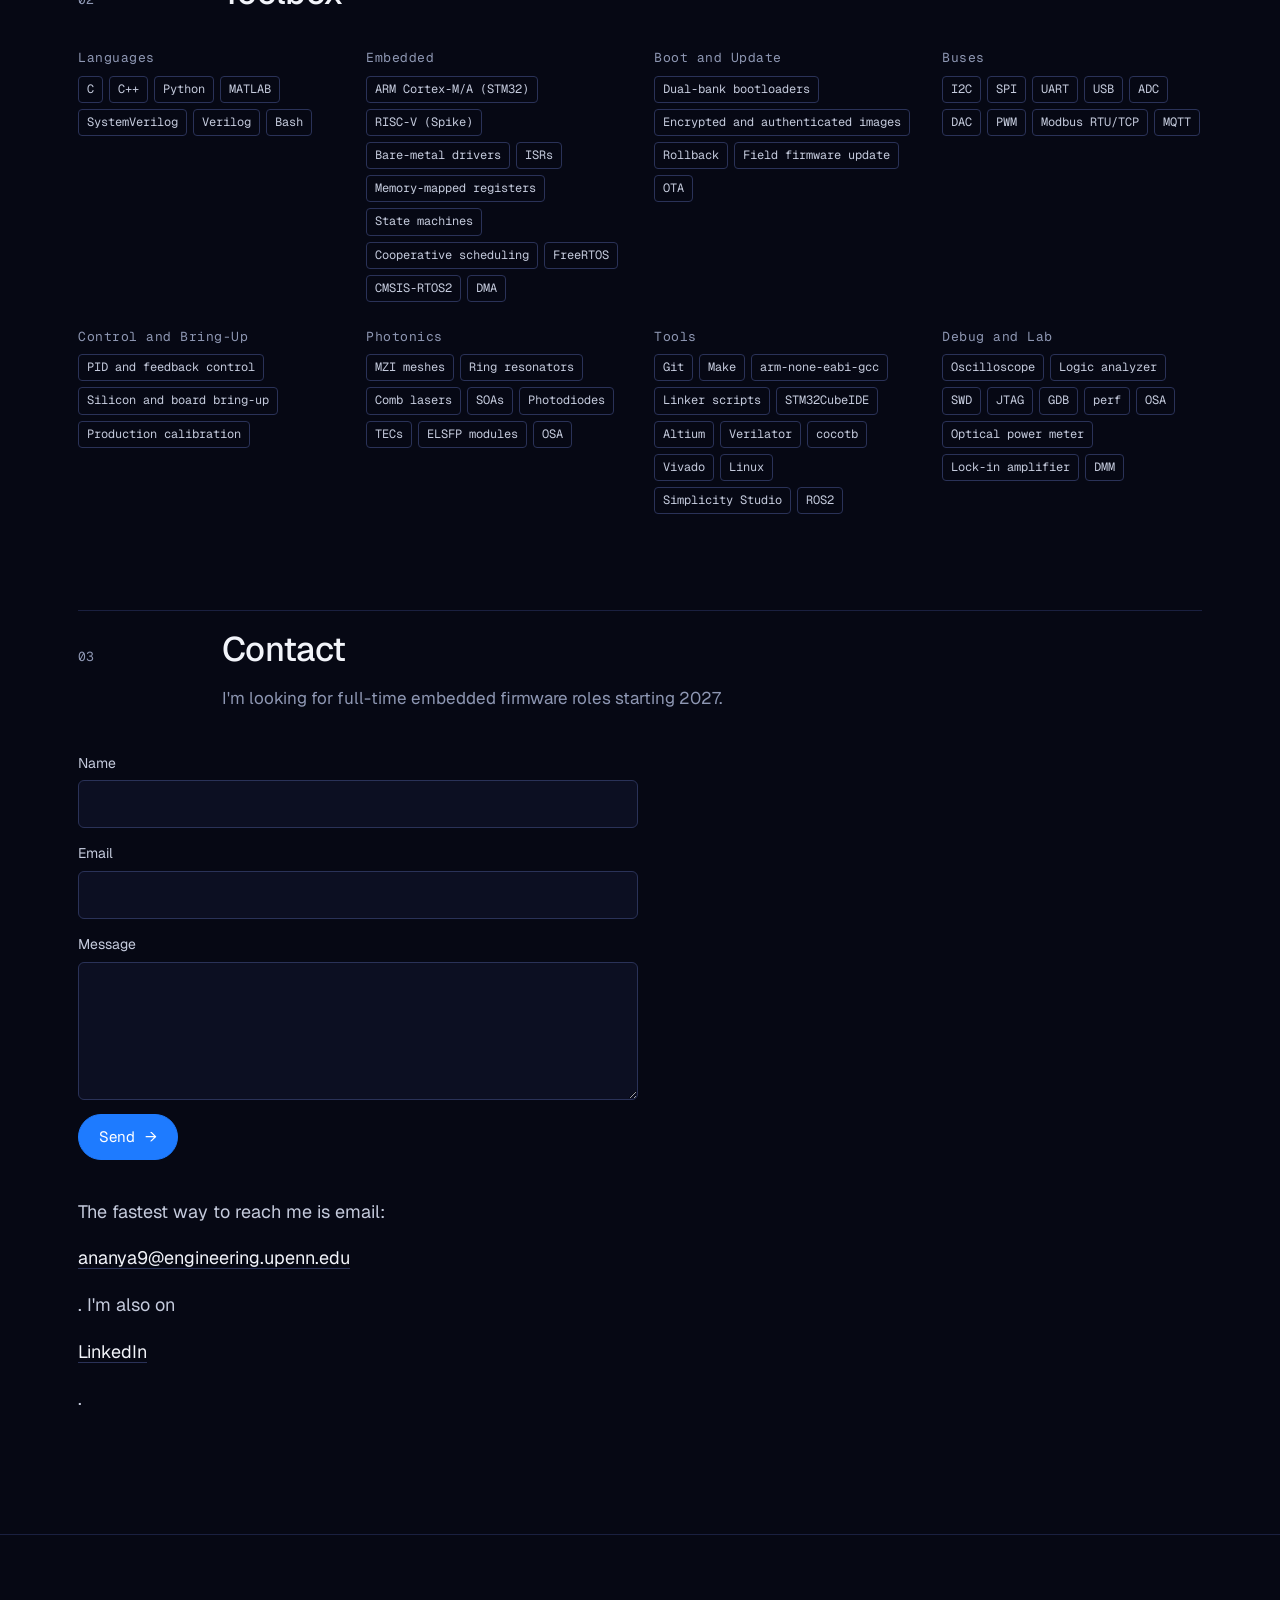
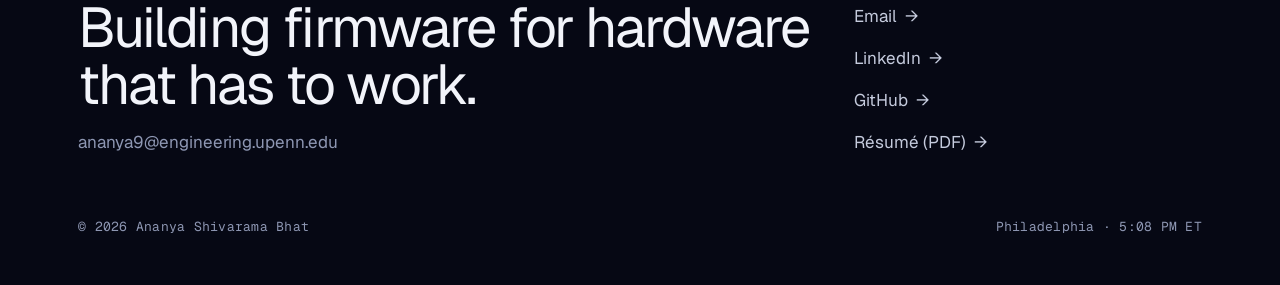
==== commit 7c0e478a: "Refresh resume link on About" ====
--- a/about.html
+++ b/about.html
@@ -23,7 +23,7 @@
       <p>This year I'm writing bare-metal STM32 firmware for silicon photonic engines at Xscape Photonics. Before that I worked on embedded Linux at Siemens, test automation at Nokia, and resonator characterization at IISc. I grew up in Bengaluru, India, and studied electronics at BMS College of Engineering there.</p>
     </div>
     <div class="links" style="margin-top: 32px">
-      <a class="btn solid" href="resume.pdf">Download résumé <span class="arrow">→</span></a>
+      <a class="btn solid" href="resume.pdf?v=20261115">Download résumé <span class="arrow">→</span></a>
       <a class="btn" href="#contact">Get in touch</a>
     </div>
   </section>
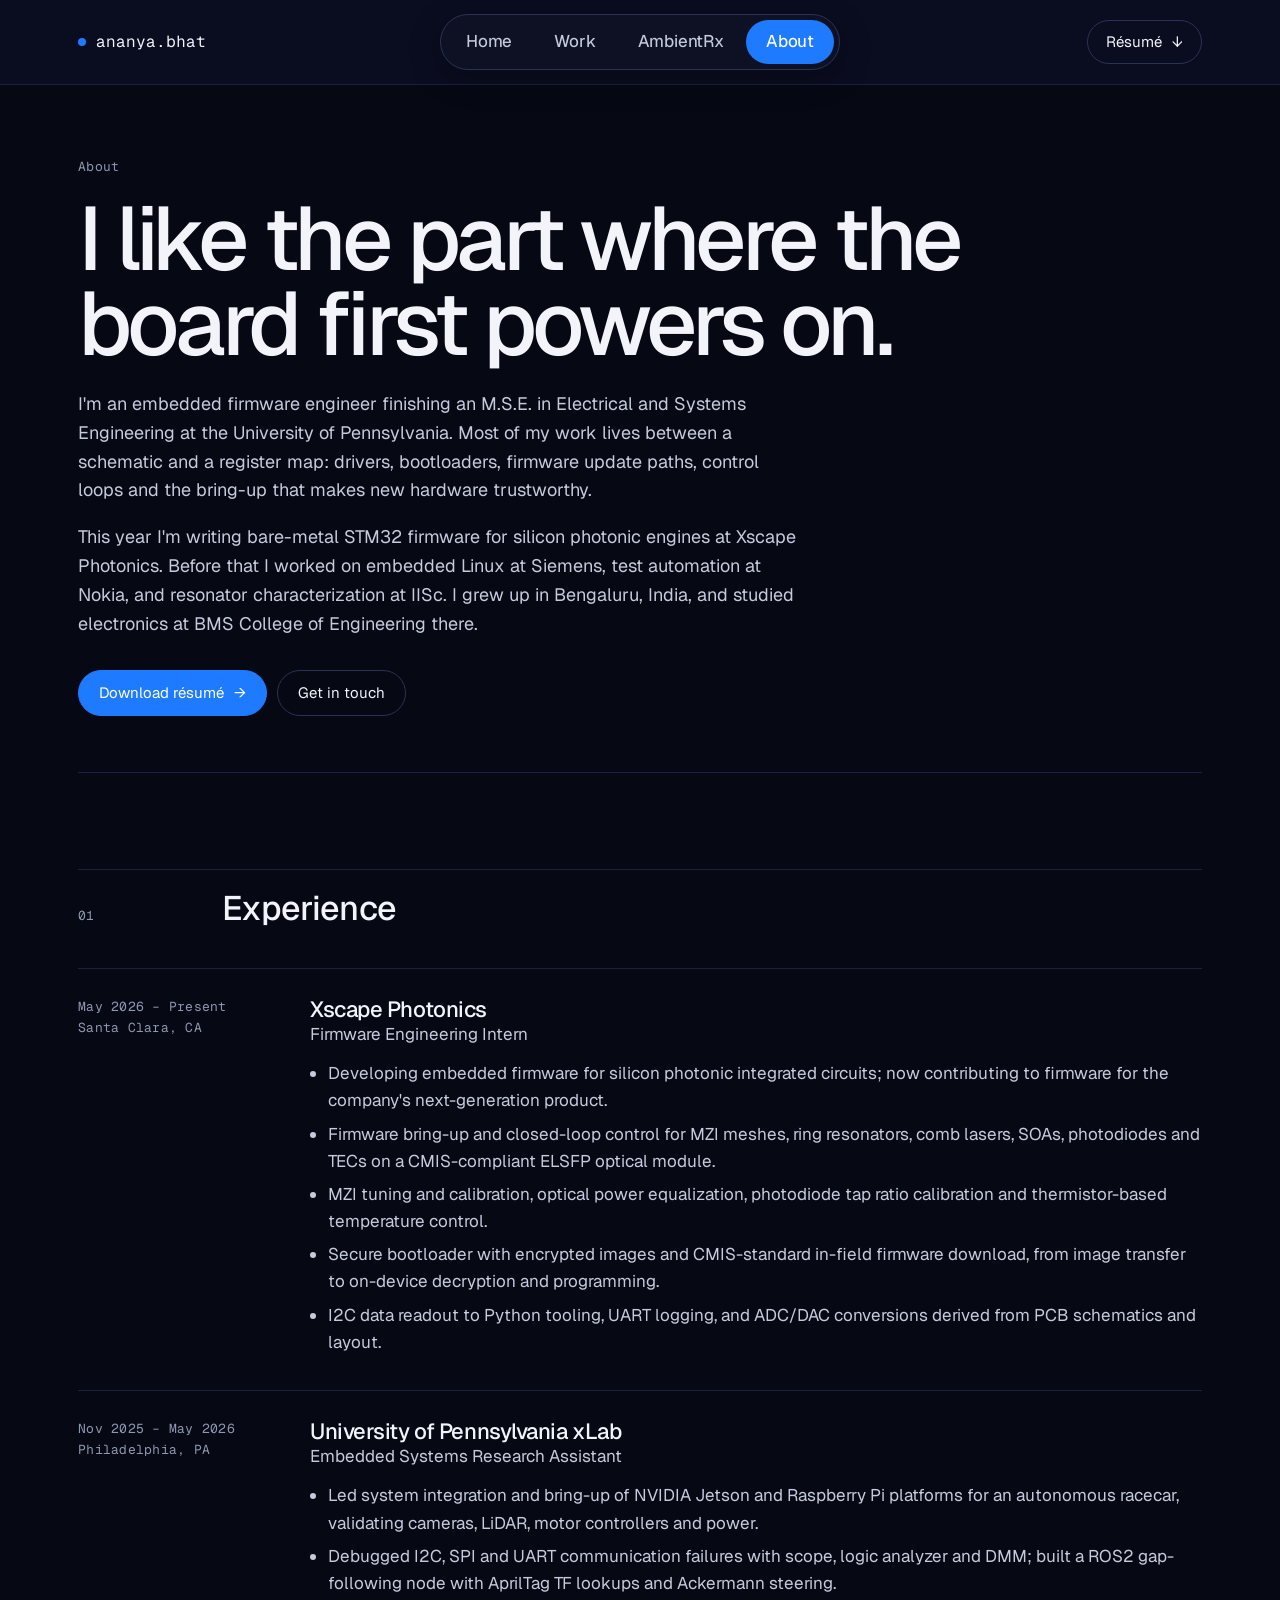
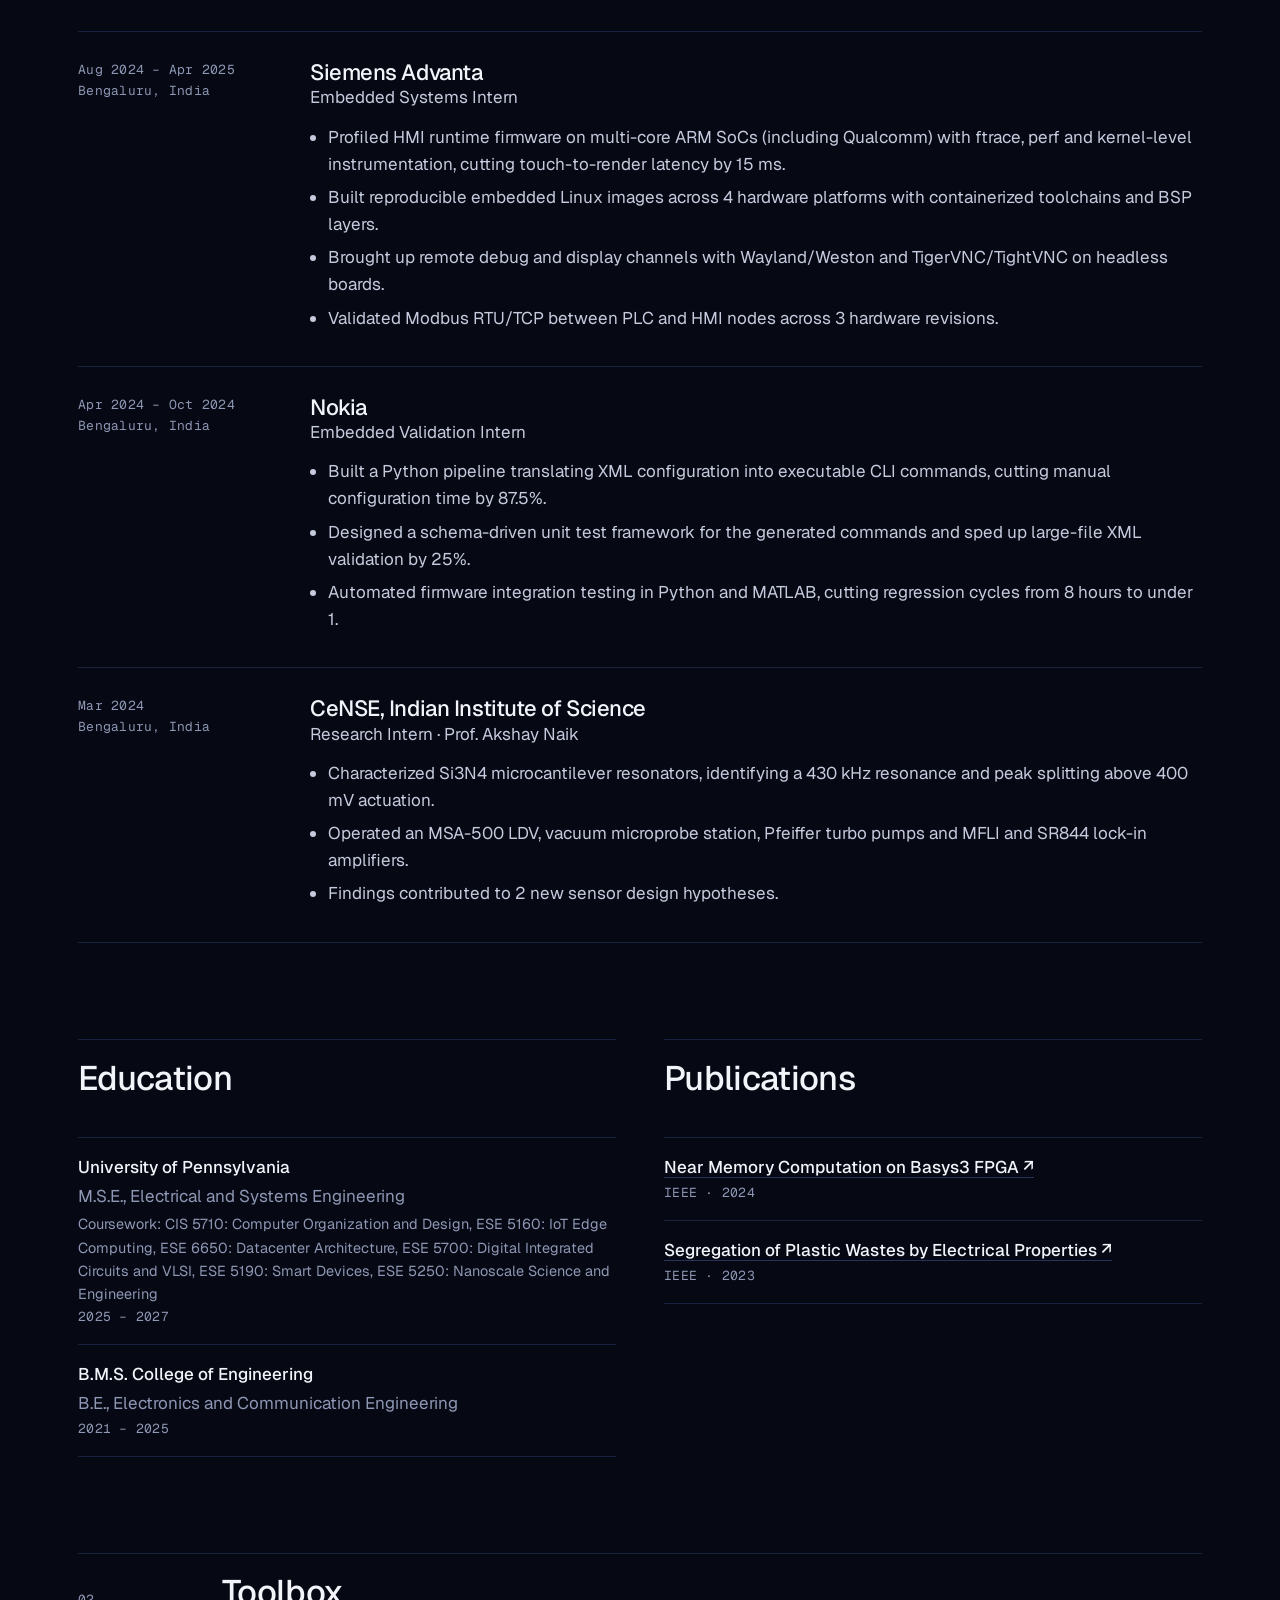
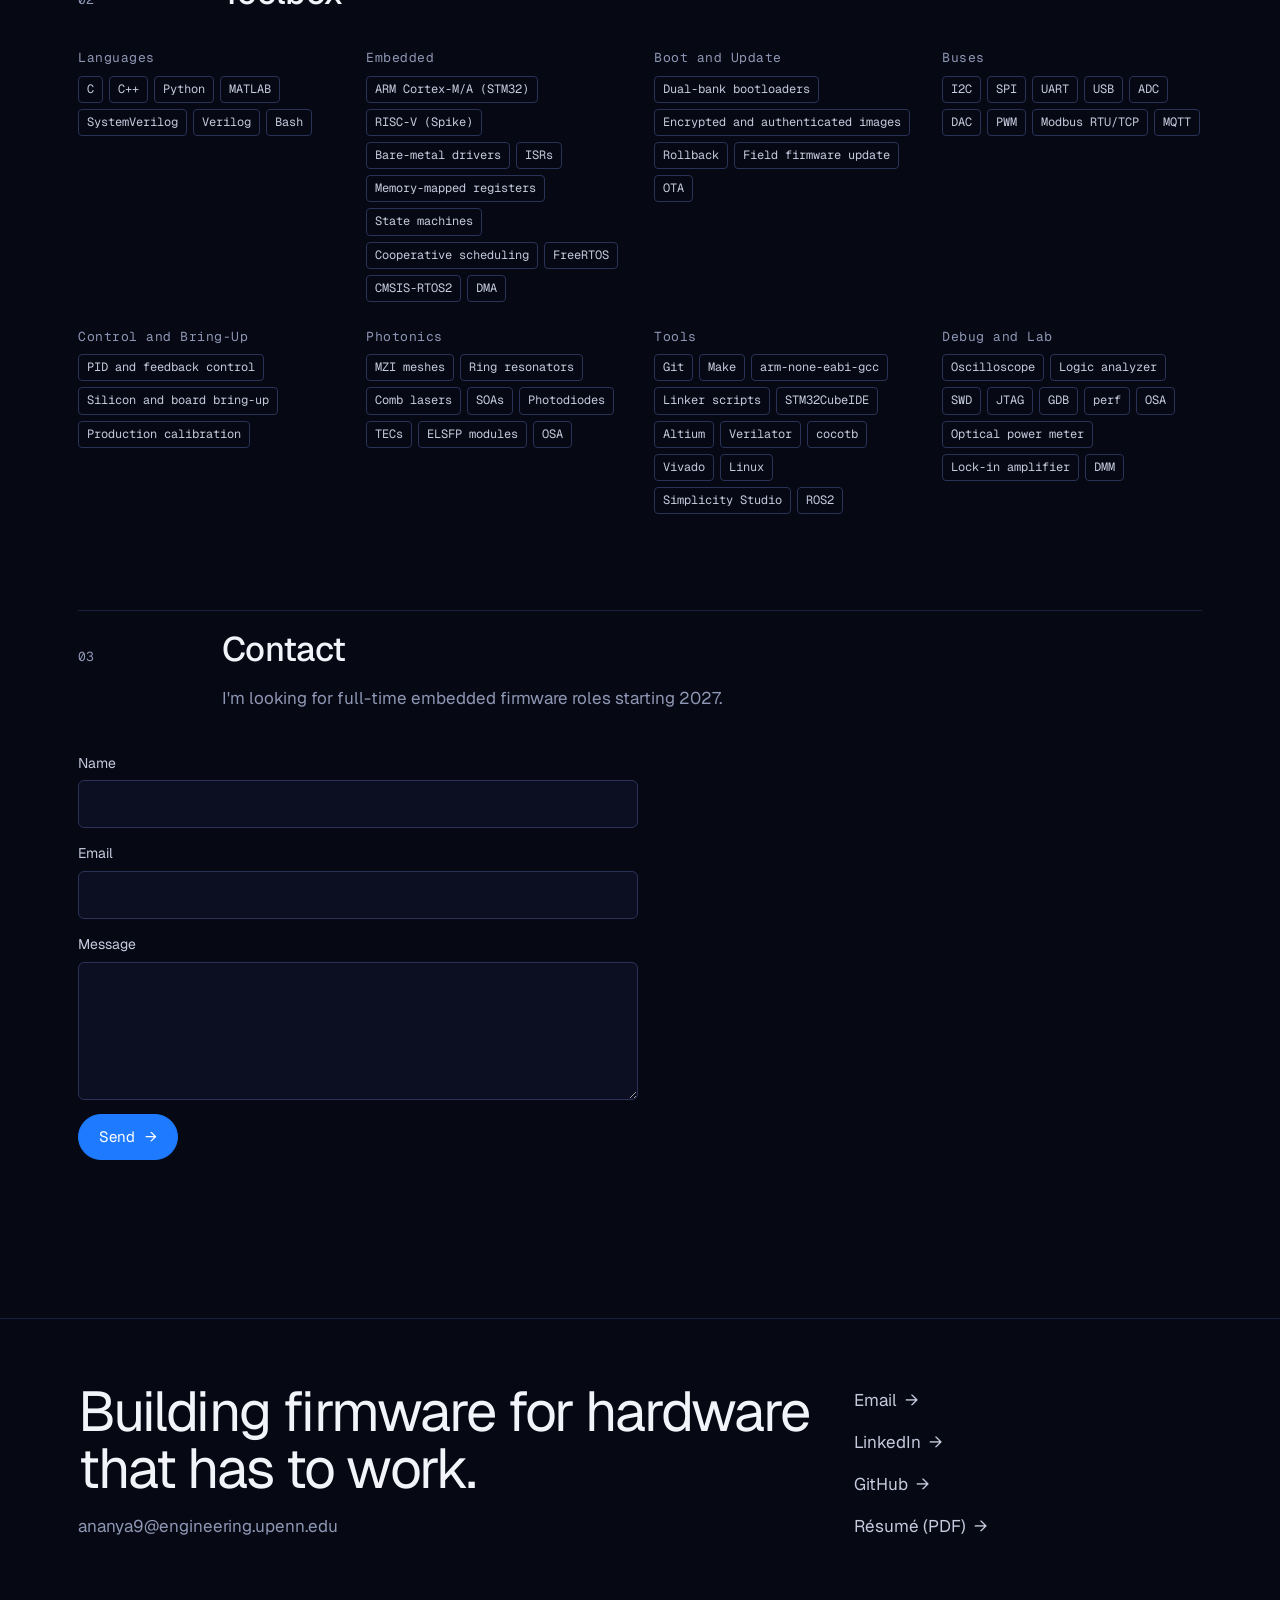
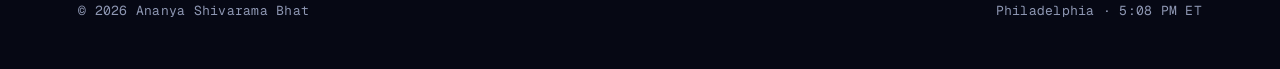
==== commit 37b3824f: "Version asset links" ====
--- a/about.html
+++ b/about.html
@@ -8,7 +8,7 @@
 <link rel="preconnect" href="https://fonts.googleapis.com">
 <link rel="preconnect" href="https://fonts.gstatic.com" crossorigin>
 <link href="https://fonts.googleapis.com/css2?family=Geist:wght@300;400;500;600&family=Geist+Mono:wght@400;500&display=swap" rel="stylesheet">
-<link rel="stylesheet" href="assets-site.css">
+<link rel="stylesheet" href="assets-site.css?v=3">
 </head>
 <body data-page="about">
 <a class="skip" href="#main">Skip to content</a>
@@ -65,6 +65,6 @@
 </main>
 
 <footer id="site-footer"></footer>
-<script src="assets-site.js" defer></script>
+<script src="assets-site.js?v=3" defer></script>
 </body>
 </html>
--- a/assets-site.css
+++ b/assets-site.css
@@ -357,3 +357,18 @@
 .pv-frame{animation:pvframe 3.2s ease-in-out infinite alternate}
 @keyframes pvframe{from{transform:translateX(150px)}to{transform:translateX(340px)}}
 @media (prefers-reduced-motion:reduce){.pv-grow{transform:none}.pv-pop{opacity:1}}
+
+/* mobile */
+[hidden]{display:none!important}
+@media (max-width:820px){
+  .hero{display:block;min-height:0}
+  .hero-photo{position:relative;width:100%;height:64vh;height:64svh;max-height:560px;opacity:1}
+  .hero-photo::after{background:linear-gradient(0deg,var(--bg) 3%,rgba(6,8,20,.35) 30%,rgba(6,8,20,0) 55%)}
+  .hero-inner{margin-top:-96px;padding:0 20px 56px}
+  .hero h1{margin:20px 0}
+}
+@media (max-width:640px){
+  .built li{grid-template-columns:14px 1fr;gap:10px;font-size:17px}
+  .proj-vis{padding:14px;overflow-x:auto;-webkit-overflow-scrolling:touch}
+  .proj-vis svg{min-width:560px;max-height:none}
+}
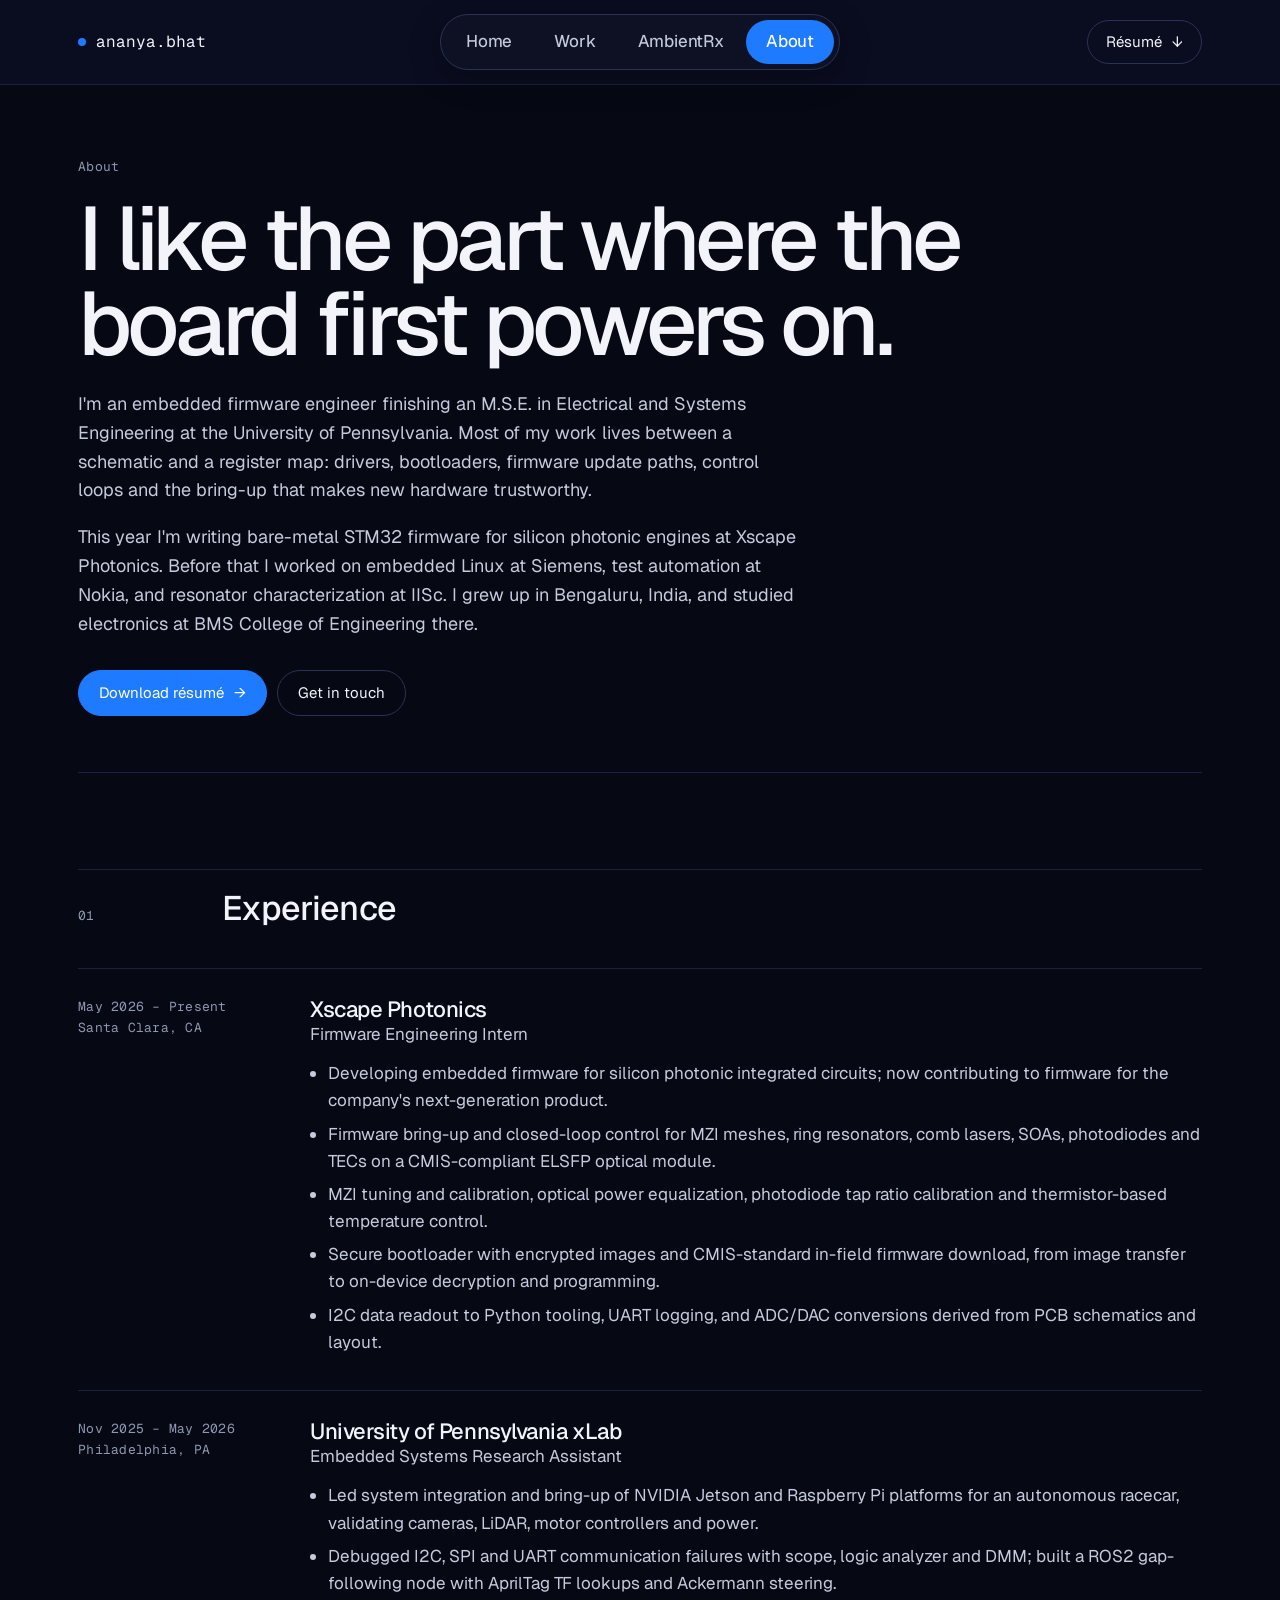
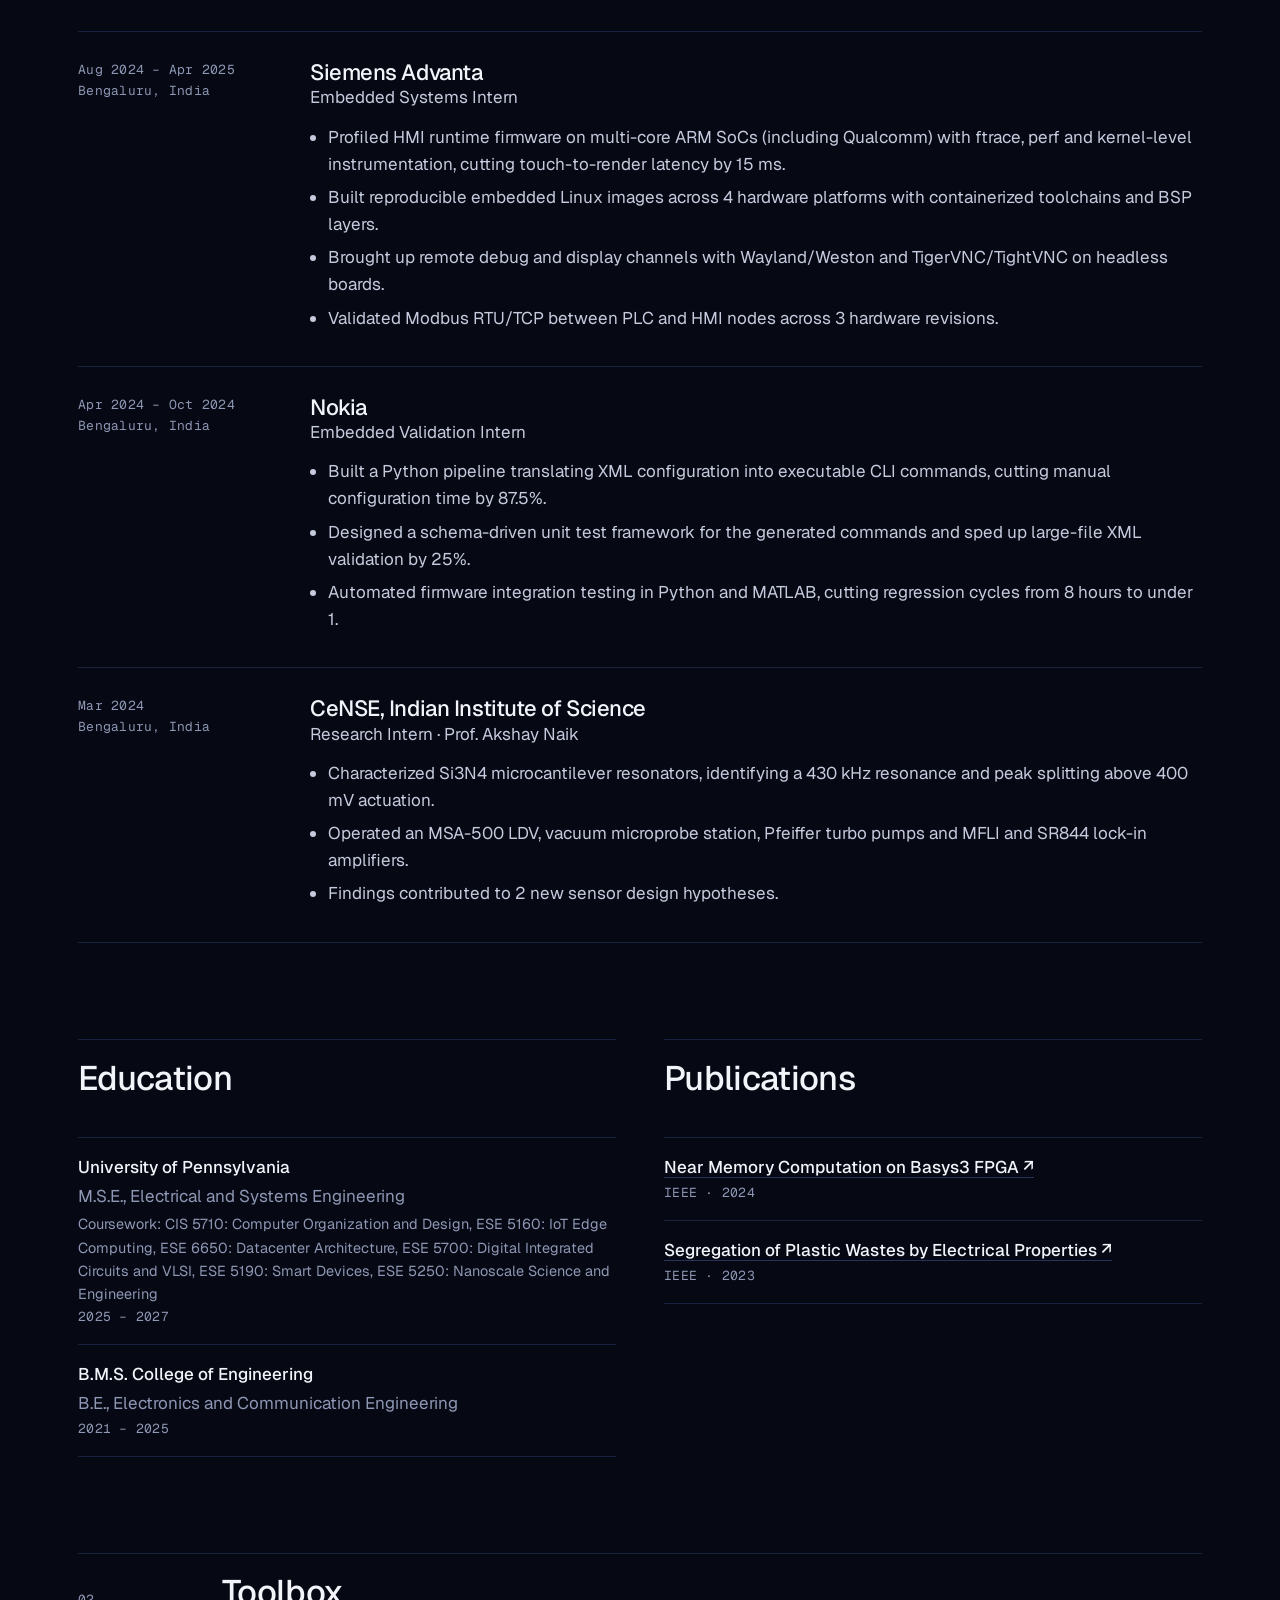
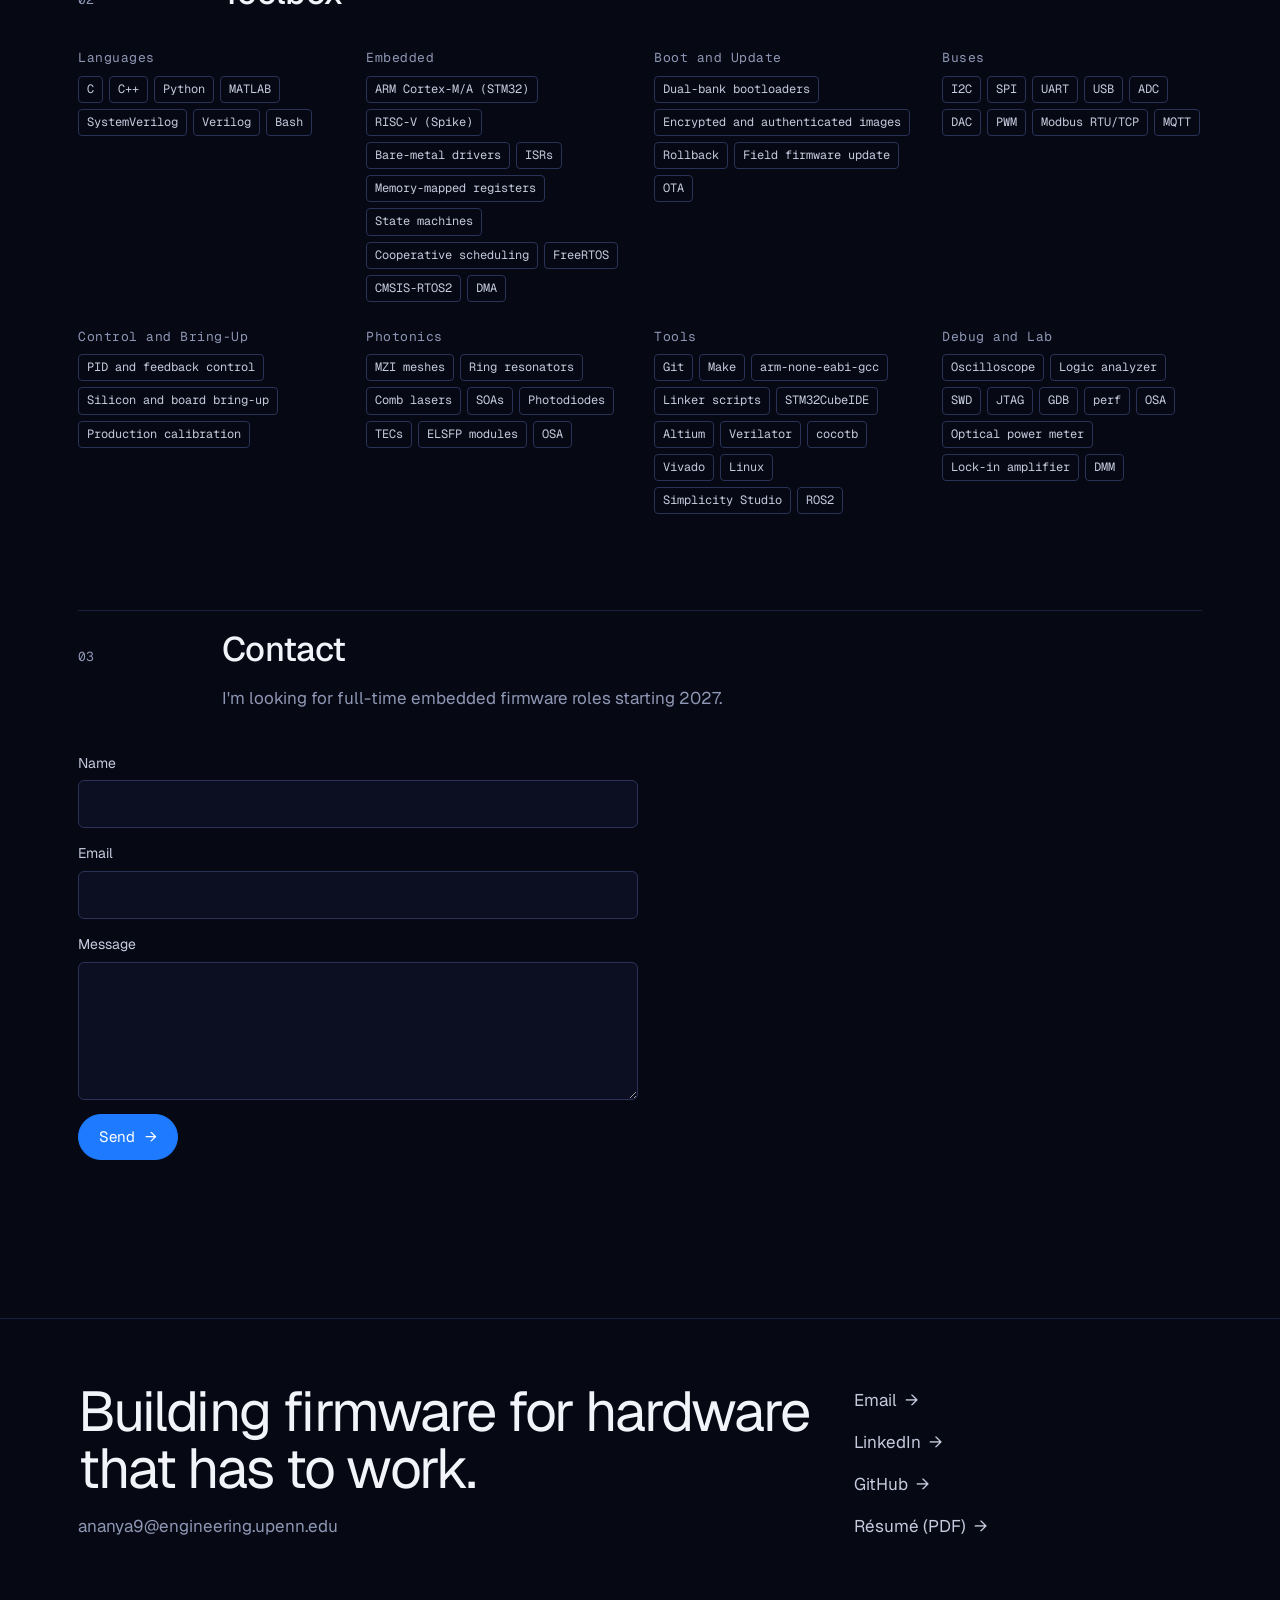
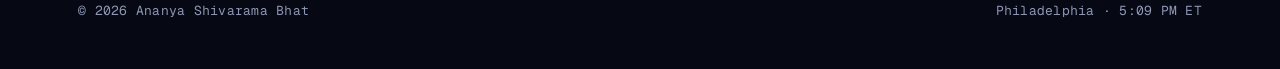
==== commit 984244c5: "Remove phone number from resume" ====
--- a/about.html
+++ b/about.html
@@ -3,12 +3,13 @@
 <head>
 <meta charset="utf-8">
 <meta name="viewport" content="width=device-width, initial-scale=1">
+<link rel="icon" href="favicon.svg" type="image/svg+xml">
 <title>About · Ananya Shivarama Bhat</title>
 <meta name="description" content="Experience, education, publications and skills.">
 <link rel="preconnect" href="https://fonts.googleapis.com">
 <link rel="preconnect" href="https://fonts.gstatic.com" crossorigin>
 <link href="https://fonts.googleapis.com/css2?family=Geist:wght@300;400;500;600&family=Geist+Mono:wght@400;500&display=swap" rel="stylesheet">
-<link rel="stylesheet" href="assets-site.css?v=3">
+<link rel="stylesheet" href="assets-site.css?v=13">
 </head>
 <body data-page="about">
 <a class="skip" href="#main">Skip to content</a>
@@ -23,7 +24,7 @@
       <p>This year I'm writing bare-metal STM32 firmware for silicon photonic engines at Xscape Photonics. Before that I worked on embedded Linux at Siemens, test automation at Nokia, and resonator characterization at IISc. I grew up in Bengaluru, India, and studied electronics at BMS College of Engineering there.</p>
     </div>
     <div class="links" style="margin-top: 32px">
-      <a class="btn solid" href="resume.pdf?v=20261115">Download résumé <span class="arrow">→</span></a>
+      <a class="btn solid" href="resume.pdf?v=20261121">Download résumé <span class="arrow">→</span></a>
       <a class="btn" href="#contact">Get in touch</a>
     </div>
   </section>
@@ -65,6 +66,6 @@
 </main>
 
 <footer id="site-footer"></footer>
-<script src="assets-site.js?v=3" defer></script>
+<script src="assets-site.js?v=13" defer></script>
 </body>
 </html>
--- a/assets-site.css
+++ b/assets-site.css
@@ -298,11 +298,7 @@
 .zoom:hover img{transform:scale(1.025)}
 .shot:not(.light) .zoom img{filter:saturate(.92)}
 .shot:not(.light) .zoom:hover img{filter:none}
-.lightbox{max-width:min(1400px,94vw);max-height:92vh;padding:0;border:1px solid var(--line-2);background:var(--bg);color:var(--fg)}
 .lightbox::backdrop{background:rgba(0,0,0,.86)}
-.lightbox img{max-width:100%;max-height:82vh;width:auto;margin:0 auto;background:#fff}
-.lightbox p{padding:12px 16px;color:var(--mute)}
-.lb-close{position:absolute;top:8px;right:8px;width:44px;height:44px;border-radius:50%;border:1px solid var(--line-2);background:rgba(6,8,20,.8);color:var(--fg);font-size:22px;cursor:pointer}
 .sub-h{font-family:var(--mono);font-size:13px;color:var(--mute);margin:56px 0 14px;letter-spacing:.02em}
 
 .gh-profile{grid-column:1/-1;flex-direction:row;align-items:center;justify-content:space-between;flex-wrap:wrap;gap:16px;min-height:120px}
@@ -372,3 +368,149 @@
   .proj-vis{padding:14px;overflow-x:auto;-webkit-overflow-scrolling:touch}
   .proj-vis svg{min-width:560px;max-height:none}
 }
+
+/* cinematic company mark */
+.cs-hero.has-logo{position:relative;isolation:isolate}
+.cs-bg{position:absolute;z-index:-1;top:0;bottom:0;left:calc(50% - 50vw);right:calc(50% - 50vw);overflow:hidden;pointer-events:none;background:var(--bg)}
+.cs-x{position:absolute;right:7vw;top:50%;width:min(44vw,600px);aspect-ratio:178/132;overflow:hidden;transform:translateY(-50%) scale(1);opacity:.6;filter:blur(.3px) saturate(1.2);-webkit-mask-image:radial-gradient(closest-side,#000 50%,transparent 100%);mask-image:radial-gradient(closest-side,#000 50%,transparent 100%);mix-blend-mode:screen;animation:csIn 2.6s cubic-bezier(.2,.7,.2,1) .2s backwards,csDrift 28s ease-in-out 2.8s infinite alternate}
+.cs-x img{display:block;width:421.35%;max-width:none;margin:-81.46% 0 0 -33.71%}
+.cs-sweep{position:absolute;inset:0;background:linear-gradient(100deg,transparent 30%,rgba(190,220,255,.35) 47%,transparent 62%);background-size:260% 100%;mix-blend-mode:overlay;animation:csSweep 8s ease-in-out 2s infinite}
+.cs-bg::after{content:"";position:absolute;inset:0;background:radial-gradient(ellipse 70% 90% at 75% 50%,transparent 30%,var(--bg) 85%),repeating-linear-gradient(0deg,rgba(0,0,0,.18) 0 1px,transparent 1px 3px)}
+@keyframes csIn{to{opacity:.55;transform:translateY(-50%) scale(1)}}
+@keyframes csDrift{from{transform:translateY(-50%) scale(1)}to{transform:translate(-3%,-48%) scale(1.07)}}
+@keyframes csSweep{0%{background-position:130% 0}55%,100%{background-position:-30% 0}}
+@media (max-width:820px){.cs-x{width:80vw;right:-16vw;top:30%}@keyframes csIn{from{opacity:0;transform:translateY(-50%) scale(1.06)}to{opacity:.6;transform:translateY(-50%) scale(1)}}}
+@media (prefers-reduced-motion:reduce){.cs-x{animation:none;opacity:.5;transform:translateY(-50%)}.cs-sweep{animation:none;opacity:0}}
+
+/* AmbientRx explorer */
+.explore{margin-top:44px}
+.explore-h{font-size:12px;letter-spacing:.06em;margin:0 0 14px}
+.explore-grid{display:grid;grid-template-columns:repeat(3,minmax(0,1fr));gap:12px}
+.xcard{display:flex;flex-direction:column;gap:6px;padding:18px 18px 16px;border:1px solid var(--line-2);border-radius:14px;background:linear-gradient(180deg,rgba(30,123,255,.06),rgba(6,8,20,0) 60%),var(--bg-2);color:var(--fg);text-decoration:none;transition:border-color .2s,transform .2s,background .2s}
+.xcard:hover{border-color:var(--accent);transform:translateY(-2px)}
+.xcard strong{font-size:19px;font-weight:500;letter-spacing:-.01em}
+.xcard .xb{color:var(--fg-2);font-size:14.5px;line-height:1.45;flex:1}
+.xcard .xm{font-size:12px;color:var(--accent);margin-top:6px}
+@media (max-width:900px){.explore-grid{grid-template-columns:repeat(2,minmax(0,1fr))}}
+@media (max-width:520px){.explore-grid{gap:8px}.xcard{padding:12px 14px;gap:4px}.xcard strong{font-size:16px}.xcard .xb{display:none}.xcard .xm{font-size:11px}}
+.cs-tabs{position:sticky;top:84px;z-index:20;margin:0 -28px;padding:10px 28px;background:rgba(6,8,20,.88);backdrop-filter:blur(12px);-webkit-backdrop-filter:blur(12px);border-bottom:1px solid var(--line)}
+.cs-tabs-in{display:flex;gap:6px;overflow-x:auto;scrollbar-width:none}
+.cs-tabs-in::-webkit-scrollbar{display:none}
+.cs-tabs a{flex:none;font-size:14.5px;color:var(--fg-2);text-decoration:none;padding:8px 16px;border-radius:999px;border:1px solid transparent;white-space:nowrap;transition:color .2s,background .2s,border-color .2s}
+.cs-tabs a:hover{color:var(--fg);border-color:var(--line-2)}
+.cs-tabs a.active{background:var(--accent);color:#fff}
+.cs-layout.tabbed{display:block}
+.cs-subnav{display:flex;flex-wrap:wrap;gap:8px;padding-top:28px}
+.cs-subnav a{font-family:var(--mono);font-size:12.5px;color:var(--fg-2);text-decoration:none;border:1px solid var(--line-2);border-radius:999px;padding:6px 14px}
+.cs-subnav a:hover{color:var(--fg);border-color:var(--fg)}
+.cs-pager{display:flex;justify-content:space-between;gap:16px;margin-top:72px;padding-top:24px;border-top:1px solid var(--line)}
+.cs-pager a{display:flex;flex-direction:column;gap:4px;text-decoration:none;color:var(--fg);font-size:20px}
+.cs-pager a:hover span:last-child{color:var(--accent)}
+@media (max-width:820px){.cs-tabs{top:132px;margin:0 -20px;padding:8px 20px}.cs-tabs a{font-size:14px;padding:7px 13px}}
+/* lightbox */
+.lightbox{width:min(1400px,96vw);max-width:none;height:92vh;max-height:none;padding:0;border:1px solid var(--line-2);border-radius:12px;background:var(--bg);color:var(--fg);display:none;flex-direction:column;overflow:hidden}
+.lightbox[open]{display:flex}
+.lb-bar{display:flex;align-items:center;gap:12px;padding:10px 12px 10px 18px;border-bottom:1px solid var(--line)}
+.lb-cap{flex:1;margin:0;font-size:13px;color:var(--fg-2);min-width:0;overflow:hidden;text-overflow:ellipsis;white-space:nowrap}
+.lb-count{font-size:12px}
+.lb-actions{display:flex;gap:6px}
+.lb-btn{min-width:38px;height:38px;padding:0 10px;display:inline-flex;align-items:center;justify-content:center;border-radius:999px;border:1px solid var(--line-2);background:transparent;color:var(--fg);font-size:18px;cursor:pointer;text-decoration:none}
+.lb-btn.lb-wide{font-size:13px;font-family:var(--mono);padding:0 14px}
+.lb-btn:hover{border-color:var(--accent)}
+.lb-stage{flex:1;overflow:auto;display:grid;place-items:center;background:#03040a}
+.lb-stage img{max-width:100%;max-height:100%;width:auto;height:auto;display:block;cursor:zoom-in;background:#fff}
+.lightbox.zoomed .lb-stage{place-items:start}
+.lightbox.zoomed .lb-stage img{max-width:none;max-height:none;cursor:grab}
+@media (max-width:640px){.lb-btn.lb-wide{padding:0 10px;font-size:12px}.lb-cap{display:none}}
+
+/* cinematic layer */
+:root{--grain:url("data:image/svg+xml;utf8,<svg xmlns='http://www.w3.org/2000/svg' width='180' height='180'><filter id='n'><feTurbulence type='fractalNoise' baseFrequency='.85' numOctaves='2' stitchTiles='stitch'/><feColorMatrix values='0 0 0 0 1  0 0 0 0 1  0 0 0 0 1  0 0 0 .9 0'/></filter><rect width='100%' height='100%' filter='url(%23n)'/></svg>")}
+@keyframes grain{0%{background-position:0 0}20%{background-position:-60px 40px}40%{background-position:50px -70px}60%{background-position:-30px -20px}80%{background-position:70px 60px}100%{background-position:0 0}}
+@keyframes letterbox{from{background-size:100% 13%,100% 13%}to{background-size:100% 0,100% 0}}
+@keyframes kb{from{transform:scale(1) translate(0,0)}to{transform:scale(1.09) translate(-1.5%,-1%)}}
+@keyframes sweep{0%{transform:translateX(-120%)}60%,100%{transform:translateX(220%)}}
+@keyframes shimmer{0%,55%{background-position:200% 0}100%{background-position:-100% 0}}
+.hero::before,.cs-hero.cine::before{content:"";position:absolute;inset:0;z-index:3;pointer-events:none;background-image:var(--grain);background-size:180px 180px;opacity:.07;mix-blend-mode:overlay;animation:grain .9s steps(5) infinite}
+.hero::after,.cs-hero.cine::after{content:"";position:absolute;inset:0;z-index:4;pointer-events:none;background:linear-gradient(#000,#000) top/100% 0 no-repeat,linear-gradient(#000,#000) bottom/100% 0 no-repeat;animation:letterbox 1.6s cubic-bezier(.7,0,.2,1) .15s backwards}
+.hero-inner{z-index:2}
+.hero-photo{transition:transform .6s cubic-bezier(.2,.7,.2,1);overflow:hidden}
+.hero-photo.loaded img{animation:kb 32s ease-in-out 2.4s infinite alternate}
+.hero-photo::before{content:"";position:absolute;top:0;bottom:0;left:0;width:40%;z-index:1;pointer-events:none;background:linear-gradient(90deg,rgba(160,190,255,0) 0%,rgba(160,190,255,.09) 50%,rgba(160,190,255,0) 100%);mix-blend-mode:screen;transform:translateX(-120%);animation:sweep 11s ease-in-out 3s infinite}
+.hero h1 .line span{background:linear-gradient(100deg,var(--fg) 40%,#9DBBFF 50%,var(--fg) 60%) 200% 0/250% 100%;-webkit-background-clip:text;background-clip:text;-webkit-text-fill-color:transparent}
+.hero h1 .line span{animation:rise 1s cubic-bezier(.2,.75,.2,1) forwards,shimmer 7s ease-in-out 2s infinite}
+.hero h1 .line:nth-child(2) span{animation-delay:.12s,2.3s}
+/* AmbientRx cinematic hero */
+.cs-hero.cine{position:relative;isolation:isolate}
+.arx-bg{position:absolute;z-index:-1;top:0;bottom:0;left:calc(50% - 50vw);right:calc(50% - 50vw);overflow:hidden;pointer-events:none;background:var(--bg)}
+.arx-board{position:absolute;right:-6vw;top:-4%;width:min(78vw,1250px);opacity:.62;-webkit-mask-image:radial-gradient(ellipse 62% 60% at 58% 48%,#000 35%,transparent 78%);mask-image:radial-gradient(ellipse 62% 60% at 58% 48%,#000 35%,transparent 78%);animation:arxIn 2.4s cubic-bezier(.2,.7,.2,1) .3s backwards,arxDrift 36s ease-in-out 2.7s infinite alternate}
+.arx-board img{display:block;width:100%;height:auto;filter:saturate(1.1) contrast(1.05)}
+.arx-scan{position:absolute;top:0;bottom:0;width:16%;left:0;background:linear-gradient(90deg,rgba(30,123,255,0),rgba(30,123,255,.18) 75%,rgba(170,205,255,.7) 97%,rgba(170,205,255,0));mix-blend-mode:screen;animation:arxScan 6.5s cubic-bezier(.45,0,.55,1) 1.2s infinite}
+.arx-bg::after{content:"";position:absolute;inset:0;background:linear-gradient(90deg,var(--bg) 0%,rgba(6,8,20,.86) 28%,rgba(6,8,20,.35) 58%,rgba(6,8,20,.15) 100%),linear-gradient(0deg,var(--bg) 0%,rgba(6,8,20,0) 30%)}
+@keyframes arxIn{from{opacity:0;transform:scale(1.06)}to{opacity:.62;transform:scale(1)}}
+@keyframes arxDrift{from{transform:scale(1) translate(0,0)}to{transform:scale(1.07) translate(-2.5%,1.5%)}}
+@keyframes arxScan{0%{transform:translateX(-120%);opacity:0}10%{opacity:1}85%{opacity:1}100%{transform:translateX(620%);opacity:0}}
+.cs-hero.cine h1{background:linear-gradient(100deg,var(--fg) 40%,#9DBBFF 50%,var(--fg) 60%) 200% 0/250% 100%;-webkit-background-clip:text;background-clip:text;-webkit-text-fill-color:transparent;animation:shimmer 7s ease-in-out 1.8s infinite}
+.cs-hero.cine .lede,.cs-hero.cine .cs-meta,.cs-hero.cine h1,.cs-hero.cine .crumb{animation-fill-mode:backwards}
+.cs-hero.cine .crumb,.cs-hero.cine .lede,.cs-hero.cine .cs-meta,.cs-hero.cine .explore{opacity:0;animation:fadeUp .9s cubic-bezier(.2,.7,.2,1) forwards}
+.cs-hero.cine .lede{animation-delay:.35s}.cs-hero.cine .cs-meta{animation-delay:.5s}.cs-hero.cine .explore{animation-delay:.65s}.cs-hero.cine .crumb{animation-delay:.1s}
+@keyframes fadeUp{from{opacity:0;transform:translateY(14px)}to{opacity:1;transform:none}}
+#m-hero .shot .zoom{overflow:hidden}
+#m-hero .shot .zoom img{aspect-ratio:auto;width:100%;height:auto;object-fit:contain}
+#m-hero figcaption{display:none}
+#m-hero .shot{position:relative}
+
+@media (max-width:820px){.arx-board{width:150vw;right:-45vw;top:2%}.arx-bg::after{background:linear-gradient(0deg,var(--bg) 0%,rgba(6,8,20,.75) 45%,rgba(6,8,20,.45) 100%)}}
+@media (prefers-reduced-motion:reduce){.hero::before,.cs-hero.cine::before,.arx-scan,.hero-photo::before{animation:none}.hero::after,.cs-hero.cine::after{animation:none}.hero-photo.loaded img,.arx-board,#m-hero .shot .zoom img{animation:none;opacity:.62}.arx-board{opacity:.62}.hero h1 .line span,.cs-hero.cine h1{animation:none;-webkit-text-fill-color:currentColor;background:none}.cs-hero.cine .crumb,.cs-hero.cine .lede,.cs-hero.cine .cs-meta,.cs-hero.cine .explore{opacity:1;animation:none}}
+
+/* nerd girl */
+.nerd{position:absolute;left:0;top:0;z-index:6;width:40px;height:62px;margin:-58px 0 0 -20px;transform-origin:20px 58px;opacity:0;cursor:pointer;pointer-events:auto;filter:drop-shadow(0 6px 10px rgba(0,0,0,.45))}
+.nerd svg{display:block;overflow:visible}
+.nerd-flip{width:40px;height:62px;transform-origin:20px 62px}
+.nerd.aim-left .nerd-flip{transform:scaleX(-1)}
+.nerd .n-leg,.nerd .n-arm,.nerd .n-head{transform-box:view-box}
+.nerd .n-leg-b,.nerd .n-leg-f{transform-origin:20px 41px}
+.nerd .n-arm-b,.nerd .n-arm-f{transform-origin:20.5px 29.5px}
+.nerd .n-head{transform-origin:20.5px 26px}
+.nerd .n-eyes{transform-box:fill-box;transform-origin:center;animation:nblink 4.2s infinite}
+.nerd.walking .n-leg-f{animation:nstep .36s ease-in-out infinite alternate}
+.nerd.walking .n-leg-b{animation:nstep .36s ease-in-out infinite alternate-reverse}
+.nerd.walking .n-arm-f{animation:nswing .36s ease-in-out infinite alternate-reverse}
+.nerd.walking .n-arm-b{animation:nswing .36s ease-in-out infinite alternate}
+.nerd.walking svg{animation:nbob .18s ease-in-out infinite alternate}
+.nerd.sliding .n-leg-f{transform:rotate(-28deg)}.nerd.sliding .n-leg-b{transform:rotate(-12deg)}
+.nerd.sliding .n-arm-f{transform:rotate(-150deg)}.nerd.sliding .n-arm-b{transform:rotate(150deg)}
+.nerd.sliding svg{transform:rotate(-8deg);transform-origin:20px 58px}
+.nerd .n-finger{opacity:0;transition:opacity .2s}
+.nerd.pointing .n-finger{opacity:1}
+.nerd.pointing .n-arm-f{transform:translate(5.5px,.5px) rotate(var(--aim,-60deg));animation:npoint 1.1s ease-in-out .4s infinite alternate}
+@keyframes npoint{from{transform:translate(5.5px,.5px) rotate(var(--aim,-60deg))}to{transform:translate(5.5px,.5px) rotate(calc(var(--aim,-60deg) + 8deg))}}
+.nerd.pointing .n-head{transform:rotate(6deg)}
+.nerd.done svg{animation:nidle 2.8s ease-in-out infinite}
+.nerd-bubble{position:absolute;left:50%;bottom:calc(100% + 8px);transform:translate(-30%,6px) scale(.9);white-space:nowrap;font-size:12px;line-height:1;padding:7px 10px;border-radius:999px;background:#F2F4FA;color:#060814;opacity:0;transition:opacity .3s,transform .3s cubic-bezier(.2,.8,.2,1.4);pointer-events:none}
+.nerd-bubble::after{content:"";position:absolute;left:24%;top:100%;border:5px solid transparent;border-top-color:#F2F4FA}
+.nerd.talk .nerd-bubble{opacity:1;transform:translate(-30%,0) scale(1)}
+.nerd.talk .n-mouth{d:path("M18.6 22.4Q20.6 25.2 22.6 22.4")}
+@keyframes nstep{from{transform:rotate(26deg)}to{transform:rotate(-26deg)}}
+@keyframes nswing{from{transform:rotate(30deg)}to{transform:rotate(-30deg)}}
+@keyframes nbob{from{transform:translateY(0)}to{transform:translateY(-1.6px)}}
+@keyframes nidle{0%,100%{transform:translateY(0)}50%{transform:translateY(-1.2px)}}
+@keyframes nblink{0%,92%,100%{transform:scaleY(1)}95%{transform:scaleY(.1)}}
+@media (max-width:820px){.nerd-bubble{left:auto;right:calc(100% + 4px);bottom:58%;transform:translateX(6px) scale(.9);font-size:11px;padding:6px 9px}.nerd.talk .nerd-bubble{transform:none}.nerd-bubble::after{left:auto;right:-9px;top:50%;margin-top:-5px;border-top-color:transparent;border-left-color:#F2F4FA}}
+
+/* hero photo stage + face frames */
+.hp-stage{position:absolute;transform-origin:50% 40%}
+.hp-stage img{position:absolute;inset:0;width:100%;height:100%}
+.hero-photo.staged.loaded img{animation:none}
+.hero-photo.staged.loaded .hp-stage{animation:kb 32s ease-in-out 2.4s infinite alternate}
+.hero-photo .hp-stage img.hp-face{position:absolute;inset:auto;opacity:0;transform:none;transition:opacity .45s ease-in-out;pointer-events:none;-webkit-mask-image:linear-gradient(90deg,transparent,#000 4%,#000 96%,transparent),linear-gradient(180deg,transparent,#000 10%,#000 90%,transparent);-webkit-mask-composite:source-in;mask-image:linear-gradient(90deg,transparent,#000 4%,#000 96%,transparent),linear-gradient(180deg,transparent,#000 10%,#000 90%,transparent);mask-composite:intersect}
+.hero-photo.loaded .hp-stage img.hp-face.on{opacity:1}
+.nerd.flying{transform-origin:20px 34px}
+.nerd.flying .n-leg-f{transform:rotate(-40deg)}.nerd.flying .n-leg-b{transform:rotate(30deg)}
+.nerd.flying .n-arm-f{transform:rotate(-160deg)}.nerd.flying .n-arm-b{transform:rotate(160deg)}
+.nerd.crouch svg{transform:scaleY(.82);transform-origin:20px 58px;transition:transform .2s}
+.nerd.land svg{animation:nland .38s ease-out}
+.nerd.happy svg{animation:nhop .42s ease-in-out 3}
+@keyframes nland{0%{transform:scaleY(.78) scaleX(1.12)}60%{transform:scaleY(1.06) scaleX(.96)}100%{transform:none}}
+@keyframes nhop{0%,100%{transform:translateY(0)}50%{transform:translateY(-7px)}}
+.nerd.bubble-left .nerd-bubble{left:auto;right:calc(100% + 4px);bottom:58%;transform:translateX(6px) scale(.9)}.nerd.bubble-left.talk .nerd-bubble{transform:none}.nerd.bubble-left .nerd-bubble::after{left:auto;right:-9px;top:50%;margin-top:-5px;border-top-color:transparent;border-left-color:#F2F4FA}
+.nerd.aim-left.bubble-left .nerd-bubble{right:calc(100% + 4px)}
